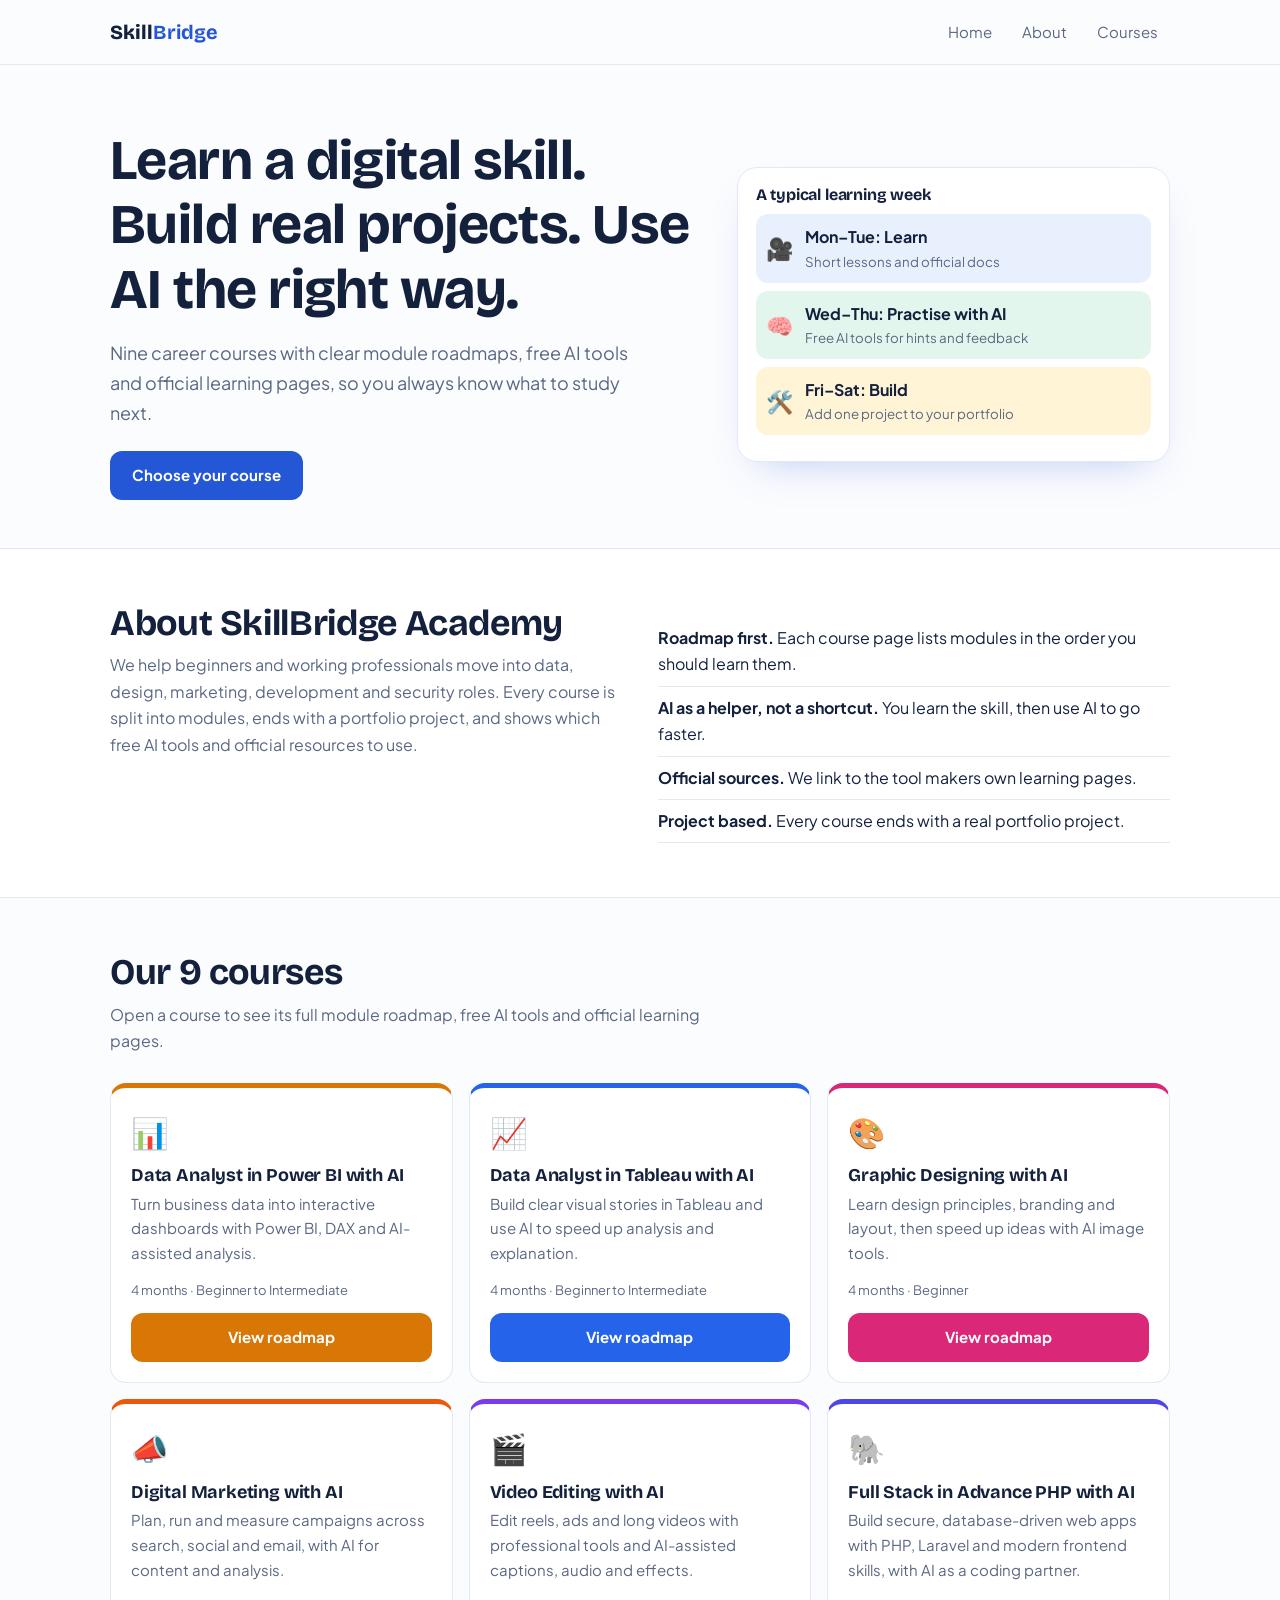
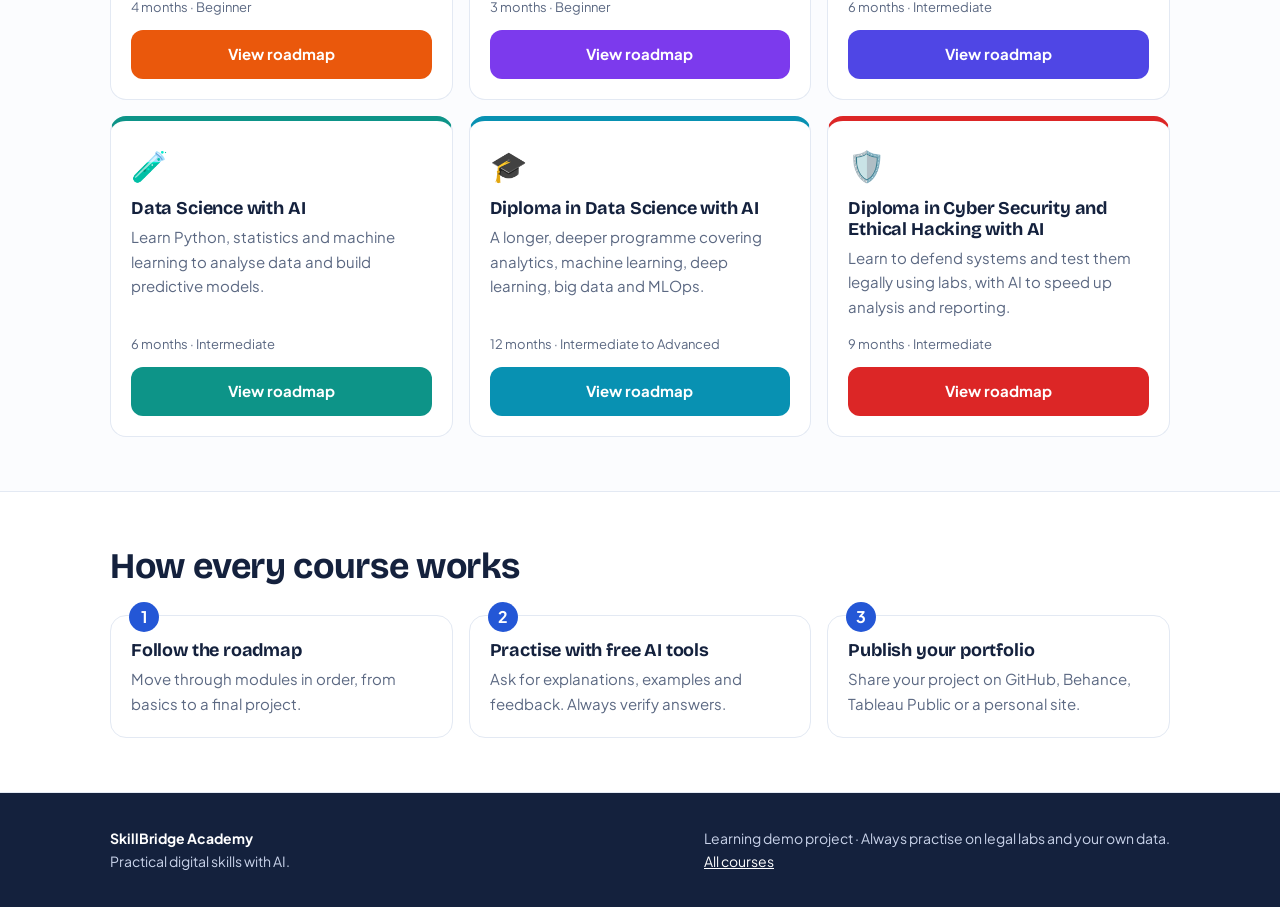
==== skillbridge-academy/index.html @ 99a58682 "Add files via upload" ====
<!DOCTYPE html><html lang="en"><head><meta charset="utf-8"><meta name="viewport" content="width=device-width, initial-scale=1"><title>SkillBridge Academy – Job-ready digital skills with AI</title><meta name="description" content="Nine practical courses in data, design, marketing, video, development and cyber security, taught with AI tools."><link rel="preconnect" href="https://fonts.googleapis.com"><link href="https://fonts.googleapis.com/css2?family=Bricolage+Grotesque:wght@600;800&family=Plus+Jakarta+Sans:wght@400;500;700&display=swap" rel="stylesheet"><link rel="stylesheet" href="assets/style.css"></head><body>
    <header class="nav">
        <div class="w"><a class="brand" >Skill<b>Bridge</b></a>
         <button class="tg" aria-label="Menu">Menu</button><nav class="menu">
            <a href="index.html">Home</a>
            <a href="index.html#about">About</a>
            <a href="index.html#courses">Courses</a>
            <!-- <a class="cta" href="index.html#contact">Book a free demo</a> -->
        </nav></div></header>
<main>
<section class="hero"><div class="w"><div>
    <h1>Learn a digital skill. Build real projects. Use AI the right way.</h1>
    <p>Nine career courses with clear module roadmaps, free AI tools and official learning pages, so you always know what to study next.</p>
    <div class="row">
        <a class="btn" href="#courses">Choose your course</a>
        <!-- <a class="btn o" href="#about">How we teach</a> -->
    </div></div>
    <aside class="board" aria-label="Sample weekly plan"><h3>A typical learning week</h3>
    <div class="bi"><span class="e">🎥</span><div><b>Mon–Tue: Learn</b><small>Short lessons and official docs</small></div></div>
    <div class="bi"><span class="e">🧠</span><div><b>Wed–Thu: Practise with AI</b><small>Free AI tools for hints and feedback</small></div></div>
    <div class="bi"><span class="e">🛠️</span><div><b>Fri–Sat: Build</b><small>Add one project to your portfolio</small></div></div>
    </aside></div>
</section>

<section id="about" class="alt"><div class="w ab"><div class="hd" style="margin:0"><h2>About SkillBridge Academy</h2>
<p>We help beginners and working professionals move into data, design, marketing, development and security roles. Every course is split into modules, ends with a portfolio project, and shows which free AI tools and official resources to use.</p></div>
<ul><li><b>Roadmap first.</b> Each course page lists modules in the order you should learn them.</li>
<li><b>AI as a helper, not a shortcut.</b> You learn the skill, then use AI to go faster.</li>
<li><b>Official sources.</b> We link to the tool makers own learning pages.</li>
<li><b>Project based.</b> Every course ends with a real portfolio project.</li></ul></div></section>

<section id="courses"><div class="w"><div class="hd"><h2>Our 9 courses</h2><p>Open a course to see its full module roadmap, free AI tools and official learning pages.</p></div>
<div class="g3">
    <article class="cs" style="--a:#d97706">
        <div class="ic">📊</div><h3>Data Analyst in Power BI with AI</h3><p>Turn business data into interactive dashboards with Power BI, DAX and AI-assisted analysis.</p>
        <div class="m">4 months · Beginner to Intermediate</div><a class="btn" href="pages/power-bi.html">View roadmap</a>
    </article>
    <article class="cs" style="--a:#2563eb">
        <div class="ic">📈</div><h3>Data Analyst in Tableau with AI</h3><p>Build clear visual stories in Tableau and use AI to speed up analysis and explanation.</p>
        <div class="m">4 months · Beginner to Intermediate</div><a class="btn" href="pages/tableau.html">View roadmap</a>
    </article>
    <article class="cs" style="--a:#db2777">
        <div class="ic">🎨</div><h3>Graphic Designing with AI</h3><p>Learn design principles, branding and layout, then speed up ideas with AI image tools.</p>
        <div class="m">4 months · Beginner</div><a class="btn" href="pages/graphic-design.html">View roadmap</a>
    </article>
    <article class="cs" style="--a:#ea580c">
        <div class="ic">📣</div><h3>Digital Marketing with AI</h3><p>Plan, run and measure campaigns across search, social and email, with AI for content and analysis.</p>
        <div class="m">4 months · Beginner</div><a class="btn" href="pages/digital-marketing.html">View roadmap</a>
    </article>
    <article class="cs" style="--a:#7c3aed">
        <div class="ic">🎬</div><h3>Video Editing with AI</h3><p>Edit reels, ads and long videos with professional tools and AI-assisted captions, audio and effects.</p>
        <div class="m">3 months · Beginner</div><a class="btn" href="pages/video-editing.html">View roadmap</a>
    </article>
    <article class="cs" style="--a:#4f46e5">
        <div class="ic">🐘</div><h3>Full Stack in Advance PHP with AI</h3><p>Build secure, database-driven web apps with PHP, Laravel and modern frontend skills, with AI as a coding partner.</p>
        <div class="m">6 months · Intermediate</div><a class="btn" href="pages/advanced-php.html">View roadmap</a>
    </article>
    <article class="cs" style="--a:#0d9488">
        <div class="ic">🧪</div><h3>Data Science with AI</h3><p>Learn Python, statistics and machine learning to analyse data and build predictive models.</p><div class="m">6 months · Intermediate</div><a class="btn" href="pages/data-science.html">View roadmap</a>
    </article>
    <article class="cs" style="--a:#0891b2">
        <div class="ic">🎓</div>
        <h3>Diploma in Data Science with AI</h3><p>A longer, deeper programme covering analytics, machine learning, deep learning, big data and MLOps.</p><div class="m">12 months · Intermediate to Advanced</div><a class="btn" href="pages/diploma-data-science.html">View roadmap</a>
    </article>
    <article class="cs" style="--a:#dc2626">
        <div class="ic">🛡️</div><h3>Diploma in Cyber Security and Ethical Hacking with AI</h3><p>Learn to defend systems and test them legally using labs, with AI to speed up analysis and reporting.</p><div class="m">9 months · Intermediate</div><a class="btn" href="pages/cyber-security.html">View roadmap</a>
    </article></div></div>
</section>

<section class="alt"><div class="w"><div class="hd"><h2>How every course works</h2></div>
    <div class="g3 steps"><div class="cd"><h3>Follow the roadmap</h3><p>Move through modules in order, from basics to a final project.</p></div>
    <div class="cd"><h3>Practise with free AI tools</h3><p>Ask for explanations, examples and feedback. Always verify answers.</p></div>
    <div class="cd"><h3>Publish your portfolio</h3><p>Share your project on GitHub, Behance, Tableau Public or a personal site.</p></div></div></div>
</section>

<!-- <section id="contact"><div class="w ct"><div class="hd" style="margin:0"><h2>Book a free demo class</h2>
    <p>Tell us which course interests you and we will share the syllabus and next batch details. This form is a demo and does not send data anywhere.</p></div>
    <form onsubmit="event.preventDefault();this.innerHTML='<p><b>Thank you!</b> Your demo request is recorded (demo only).</p>'">
    <input required placeholder="Full name" aria-label="Full name"><input required type="email" placeholder="Email" aria-label="Email">
    <select aria-label="Course"><option>Data Analyst in Power BI with AI</option><option>Data Analyst in Tableau with AI</option><option>Graphic Designing with AI</option><option>Digital Marketing with AI</option><option>Video Editing with AI</option><option>Full Stack in Advance PHP with AI</option><option>Data Science with AI</option><option>Diploma in Data Science with AI</option><option>Diploma in Cyber Security and Ethical Hacking with AI</option></select>
    <textarea rows="3" placeholder="Your goal (optional)" aria-label="Goal"></textarea><button class="btn" type="submit">Request demo</button></form></div>
</section> -->

</main>
    <footer class="ft"><div class="w"><div><b style="color:#fff">SkillBridge Academy</b><br>Practical digital skills with AI.</div><div>Learning demo project · Always practise on legal labs and your own data.<br><a href="index.html#courses">All courses</a></div></div>
    </footer>
    <script src="assets/app.js"></script>
</body></html>
---- skillbridge-academy/assets/style.css ----
/* ========================================
   1. ROOT VARIABLES
======================================== */
:root {
    --bg: #fbfcfe;
    --ink: #14213d;
    --mu: #5b6882;
    --bd: #e3e9f3;
    --pri: #2457d6;
    --sky: #e8f0fe;
    --mint: #e3f6ee;
    --sun: #fff4d6;
    --a: #2457d6;
    --r: 16px;
}


/* ========================================
   2. GLOBAL RESET & BASE STYLES
======================================== */
* {
    box-sizing: border-box;
}

html {
    scroll-behavior: smooth;
}

body {
    margin: 0;
    background: var(--bg);
    color: var(--ink);
    font: 16px/1.65 "Plus Jakarta Sans", system-ui,
          -apple-system, "Segoe UI", sans-serif;
}

h1,
h2,
h3 {
    margin: 0;
    font-family: "Bricolage Grotesque",
                 "Plus Jakarta Sans", system-ui, sans-serif;
    line-height: 1.15;
    letter-spacing: -0.01em;
}

a {
    color: inherit;
}

:focus-visible {
    outline: 3px solid var(--pri);
    outline-offset: 2px;
}


/* ========================================
   3. CONTAINER
======================================== */
.w {
    max-width: 1100px;
    margin: 0 auto;
    padding: 0 20px;
}


/* ========================================
   4. NAVIGATION BAR
======================================== */
.nav {
    position: sticky;
    top: 0;
    z-index: 20;
    background: rgba(251, 252, 254, 0.92);
    backdrop-filter: blur(8px);
    border-bottom: 1px solid var(--bd);
}

.nav .w {
    display: flex;
    align-items: center;
    justify-content: space-between;
    height: 64px;
}

.brand {
    font: 800 20px "Bricolage Grotesque", sans-serif;
    text-decoration: none;
}

.brand b {
    color: var(--pri);
}

.menu {
    display: flex;
    align-items: center;
    gap: 6px;
}

.menu a {
    padding: 8px 12px;
    border-radius: 10px;
    color: var(--mu);
    font-size: 15px;
    text-decoration: none;
}

.menu a:hover {
    background: var(--sky);
    color: var(--ink);
}

.menu .cta {
    background: var(--pri);
    color: #fff;
}

.tg {
    display: none;
    padding: 6px 12px;
    background: none;
    border: 1px solid var(--bd);
    border-radius: 10px;
    font-size: 15px;
    cursor: pointer;
}


/* ========================================
   5. GENERAL BUTTONS
======================================== */
.btn {
    display: inline-block;
    padding: 12px 22px;
    background: var(--pri);
    color: #fff;
    border: 0;
    border-radius: 12px;
    font-size: 15px;
    font-weight: 700;
    text-decoration: none;
    cursor: pointer;
}

.btn.o {
    background: #fff;
    color: var(--ink);
    border: 1px solid var(--bd);
}


/* ========================================
   6. HERO SECTION
======================================== */
.hero {
    padding: 64px 0 48px;
}

.hero .w {
    display: grid;
    grid-template-columns: 1.15fr 0.85fr;
    align-items: center;
    gap: 40px;
}

.hero h1 {
    font-size: clamp(34px, 5.4vw, 56px);
}

.hero p {
    max-width: 520px;
    margin: 16px 0 24px;
    color: var(--mu);
    font-size: 18px;
}

.row {
    display: flex;
    flex-wrap: wrap;
    gap: 10px;
}


/* ========================================
   7. DASHBOARD PREVIEW
======================================== */
.board {
    padding: 18px;
    background: #fff;
    border: 1px solid var(--bd);
    border-radius: 20px;
    box-shadow: 0 18px 40px -22px rgba(36, 87, 214, 0.35);
}

.board h3 {
    margin-bottom: 10px;
    font-size: 16px;
}

.bi {
    display: flex;
    align-items: center;
    gap: 12px;
    padding: 10px;
    margin-bottom: 8px;
    background: var(--sky);
    border-radius: 12px;
}

.bi:nth-child(3) {
    background: var(--mint);
}

.bi:nth-child(4) {
    background: var(--sun);
}

.bi span.e {
    font-size: 22px;
}

.bi small {
    display: block;
    color: var(--mu);
}


/* ========================================
   8. GENERAL SECTIONS
======================================== */
section {
    padding: 54px 0;
}

.alt {
    background: #fff;
    border-top: 1px solid var(--bd);
    border-bottom: 1px solid var(--bd);
}

.hd {
    max-width: 640px;
    margin-bottom: 28px;
}

.hd h2 {
    font-size: clamp(26px, 4vw, 36px);
}

.hd p {
    margin: 8px 0 0;
    color: var(--mu);
}


/* ========================================
   9. GRID LAYOUTS
======================================== */
.g3 {
    display: grid;
    grid-template-columns: repeat(3, 1fr);
    gap: 16px;
}

.g2 {
    display: grid;
    grid-template-columns: repeat(2, 1fr);
    gap: 16px;
}


/* ========================================
   10. CONTENT CARDS
======================================== */
.cd {
    padding: 20px;
    background: #fff;
    border: 1px solid var(--bd);
    border-radius: var(--r);
}

.cd h3 {
    margin-bottom: 6px;
    font-size: 18px;
}

.cd p {
    margin: 0;
    color: var(--mu);
    font-size: 15px;
}


/* ========================================
   11. ABOUT SECTION
======================================== */
.ab {
    display: grid;
    grid-template-columns: 1fr 1fr;
    align-items: start;
    gap: 36px;
}

.ab ul {
    padding: 0;
    margin: 14px 0 0;
    list-style: none;
}

.ab li {
    padding: 8px 0;
    border-bottom: 1px solid var(--bd);
}


/* ========================================
   12. COURSE CARDS
======================================== */
.cs {
    display: flex;
    flex-direction: column;
    padding: 20px;
    background: #fff;
    border: 1px solid var(--bd);
    border-top: 5px solid var(--a);
    border-radius: var(--r);
}

.cs .ic {
    font-size: 30px;
}

.cs h3 {
    margin: 8px 0 6px;
    font-size: 18px;
}

.cs p {
    flex: 1;
    margin: 0 0 14px;
    color: var(--mu);
    font-size: 15px;
}

.cs .m {
    margin-bottom: 12px;
    color: var(--mu);
    font-size: 13px;
}

.cs .btn {
    background: var(--a);
    text-align: center;
}


/* ========================================
   13. STEPS SECTION
======================================== */
.steps {
    counter-reset: s;
}

.steps .cd {
    position: relative;
    padding-top: 24px;
}

.steps .cd::before {
    position: absolute;
    top: -14px;
    left: 18px;
    display: flex;
    align-items: center;
    justify-content: center;
    width: 30px;
    height: 30px;
    background: var(--pri);
    color: #fff;
    border-radius: 50%;
    font-weight: 700;
    counter-increment: s;
    content: counter(s);
}


/* ========================================
   14. CONTACT SECTION
======================================== */
.ct {
    display: grid;
    grid-template-columns: 1fr 1fr;
    gap: 30px;
}

.ct input,
.ct textarea,
.ct select {
    width: 100%;
    padding: 11px 12px;
    margin-bottom: 10px;
    background: #fff;
    color: var(--ink);
    border: 1px solid var(--bd);
    border-radius: 10px;
    font: inherit;
}


/* ========================================
   15. FOOTER
======================================== */
.ft {
    padding: 34px 0;
    background: var(--ink);
    color: #c9d3ea;
    font-size: 14px;
}

.ft a {
    color: #fff;
}

.ft .w {
    display: flex;
    flex-wrap: wrap;
    justify-content: space-between;
    gap: 20px;
}


/* ========================================
   16. BREADCRUMB
======================================== */
.crumb {
    padding: 18px 0 0;
    color: var(--mu);
    font-size: 14px;
}

.crumb a {
    text-decoration: none;
}


/* ========================================
   17. PAGE HEADER
======================================== */
.ph {
    padding: 20px 0 36px;
    background: linear-gradient(
        180deg,
        color-mix(in srgb, var(--a) 12%, #fff),
        var(--bg)
    );
}

.ph .ic {
    font-size: 44px;
}

.ph h1 {
    max-width: 760px;
    margin: 6px 0 10px;
    font-size: clamp(28px, 4.6vw, 46px);
}

.ph p {
    max-width: 640px;
    margin: 0 0 16px;
    color: var(--mu);
    font-size: 17px;
}

.chip {
    display: inline-block;
    padding: 4px 14px;
    margin: 0 6px 6px 0;
    background: #fff;
    border: 1px solid var(--bd);
    border-radius: 99px;
    font-size: 14px;
}


/* ========================================
   18. COURSE ROADMAP LAYOUT
======================================== */
.lay {
    display: grid;
    grid-template-columns: 1.6fr 1fr;
    align-items: start;
    gap: 28px;
}

/* Each module uses three fixed layout areas:
   number | course information | Explore button */
.mod {
    display: grid;
    grid-template-columns: 38px minmax(0, 1fr) 82px;
    align-items: center;
    column-gap: 12px;

    width: 100%;
    padding: 14px;
    margin-bottom: 12px;

    background: #fff;
    border: 1px solid var(--bd);
    border-radius: var(--r);
}

/* Module number */
.mod .n {
    display: flex;
    align-items: center;
    justify-content: center;

    width: 38px;
    height: 38px;

    background: color-mix(in srgb, var(--a) 14%, #fff);
    color: var(--a);
    border-radius: 12px;

    font-weight: 800;
}

/* Module title */
.mod h3 {
    font-size: 17px;
}

/* Module description */
.mod p {
    margin: 4px 0 0;
    color: var(--mu);
    font-size: 14.5px;
    line-height: 1.5;
}

/* Explore button — identical size and alignment */
.mod .mod-btn {
    display: inline-flex;
    align-items: center;
    justify-content: center;

    width: 82px;
    min-width: 82px;
    height: 30px;
    padding: 0;
    margin: 0;

    background: var(--a);
    color: #fff;
    border: 1px solid transparent;
    border-radius: 999px;

    font-size: 10px;
    font-weight: 700;
    line-height: 1;
    text-align: center;
    text-decoration: none;
    white-space: nowrap;

    cursor: pointer;
    transition: filter 0.2s ease, transform 0.2s ease;
}

.mod .mod-btn:hover {
    filter: brightness(0.92);
    transform: translateY(-1px);
}


/* ========================================
   19. COURSE SIDEBAR
======================================== */
.side {
    position: sticky;
    top: 84px;
    padding: 18px;
    background: #fff;
    border: 1px solid var(--bd);
    border-radius: var(--r);
}

.side h3 {
    margin: 0 0 8px;
    font-size: 16px;
}

.side ul {
    padding-left: 18px;
    margin: 0 0 16px;
    color: var(--mu);
}


/* ========================================
   20. TIMELINE LINKS
======================================== */
.tl {
    display: block;
    padding: 16px;
    background: #fff;
    border: 1px solid var(--bd);
    border-radius: var(--r);
    text-decoration: none;
}

.tl:hover {
    border-color: var(--a);
}

.tl b {
    color: var(--a);
}

.tl span {
    display: block;
    margin-top: 2px;
    color: var(--mu);
    font-size: 14px;
}


/* ========================================
   21. FLEXIBLE PANEL
======================================== */
.pn {
    display: flex;
    flex-wrap: wrap;
    justify-content: space-between;
    gap: 12px;
}


/* ========================================
   22. NOTE BOX
======================================== */
.note {
    padding: 12px 14px;
    margin-top: 16px;
    background: var(--sun);
    border-radius: 12px;
    font-size: 14px;
}


/* ========================================
   23. TABLET RESPONSIVE
======================================== */
@media (max-width: 860px) {
    .hero .w,
    .ab,
    .ct,
    .lay {
        grid-template-columns: 1fr;
    }

    .g3 {
        grid-template-columns: repeat(2, 1fr);
    }

    .side {
        position: static;
    }
}


/* ========================================
   24. MOBILE NAVIGATION
======================================== */
@media (max-width: 620px) {
    .g3,
    .g2 {
        grid-template-columns: 1fr;
    }

    .tg {
        display: block;
    }

    .menu {
        position: absolute;
        top: 64px;
        left: 0;
        right: 0;

        display: none;
        flex-direction: column;
        align-items: stretch;

        padding: 10px 20px;
        background: #fff;
        border-bottom: 1px solid var(--bd);
    }

    .menu.on {
        display: flex;
    }
}


/* ========================================
   25. MOBILE COURSE ROADMAP
======================================== */
@media (max-width: 480px) {
    .mod {
        grid-template-columns: 32px minmax(0, 1fr) 70px;
        column-gap: 8px;
        padding: 10px;
    }

    .mod .n {
        width: 32px;
        height: 32px;
    }

    .mod h3 {
        font-size: 13px;
    }

    .mod p {
        font-size: 11px;
    }

    .mod .mod-btn {
        width: 70px;
        min-width: 70px;
        height: 28px;
        font-size: 10px;
    }
}
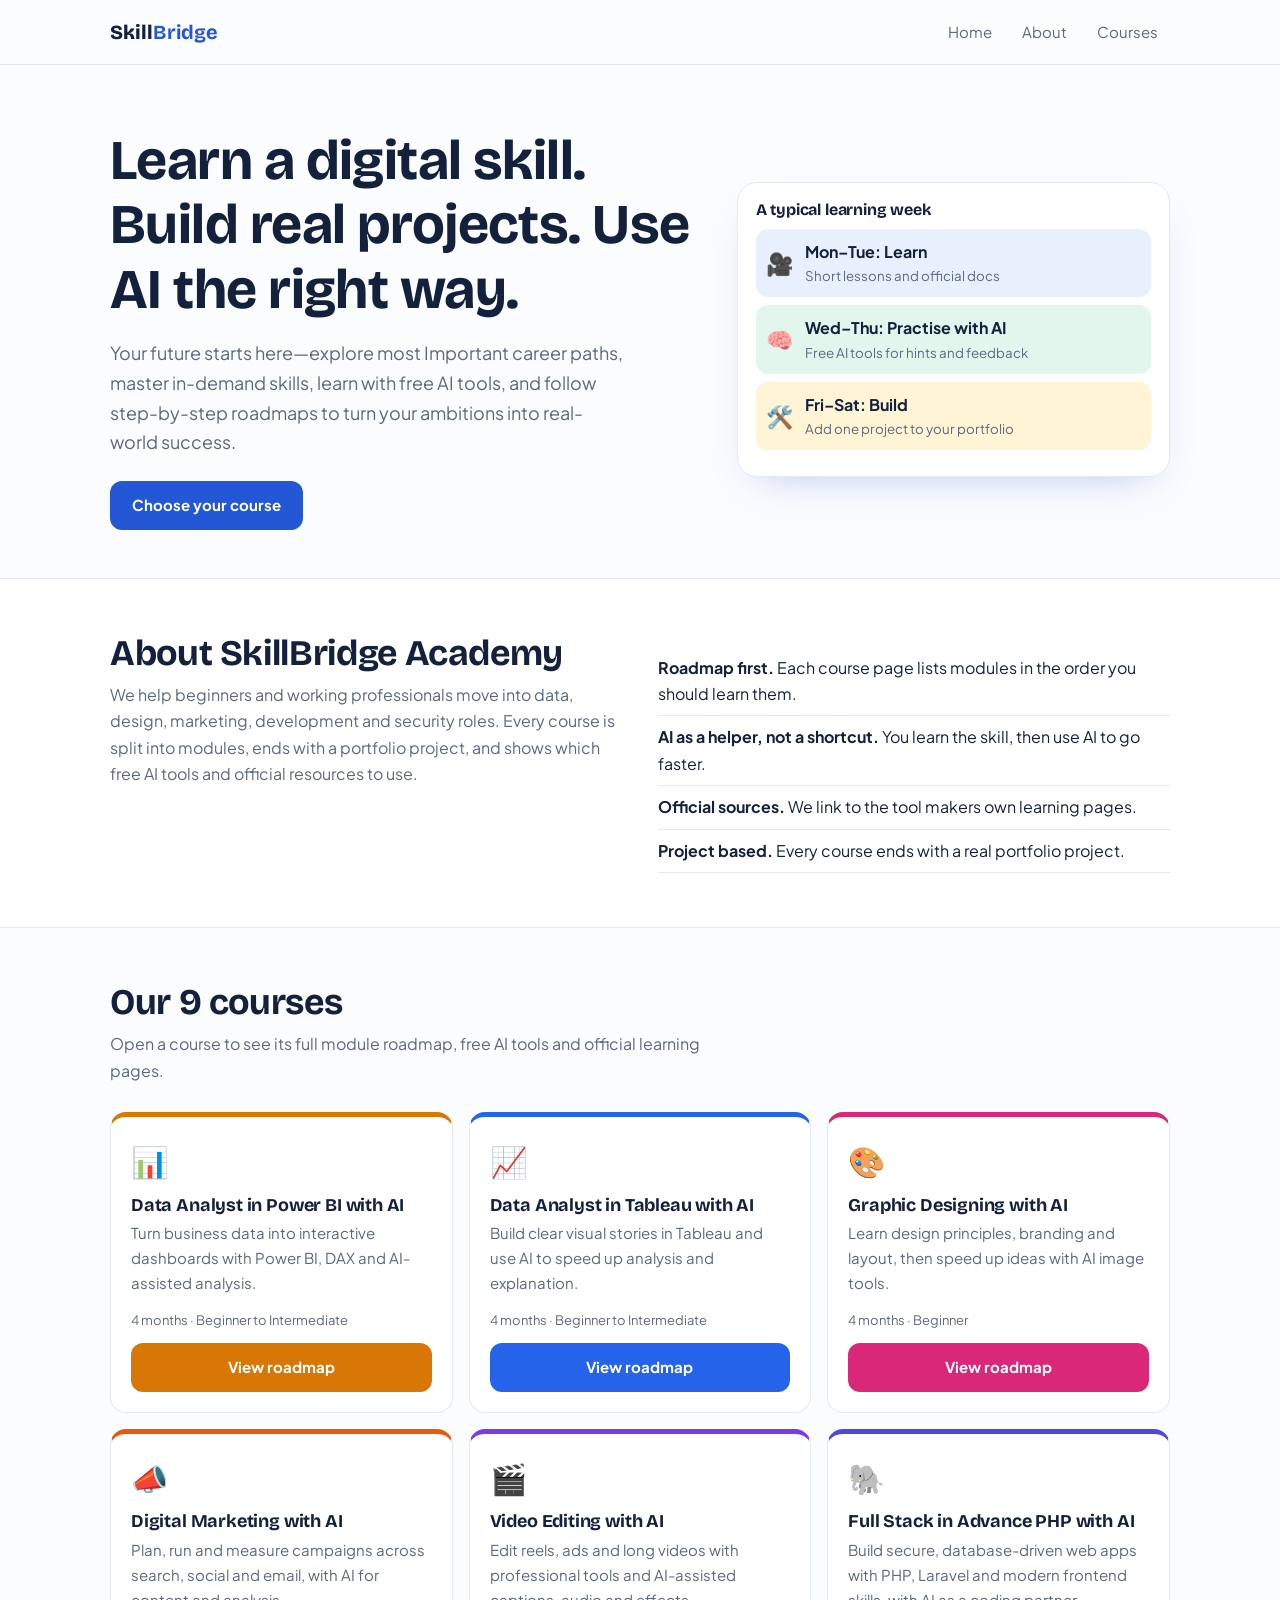
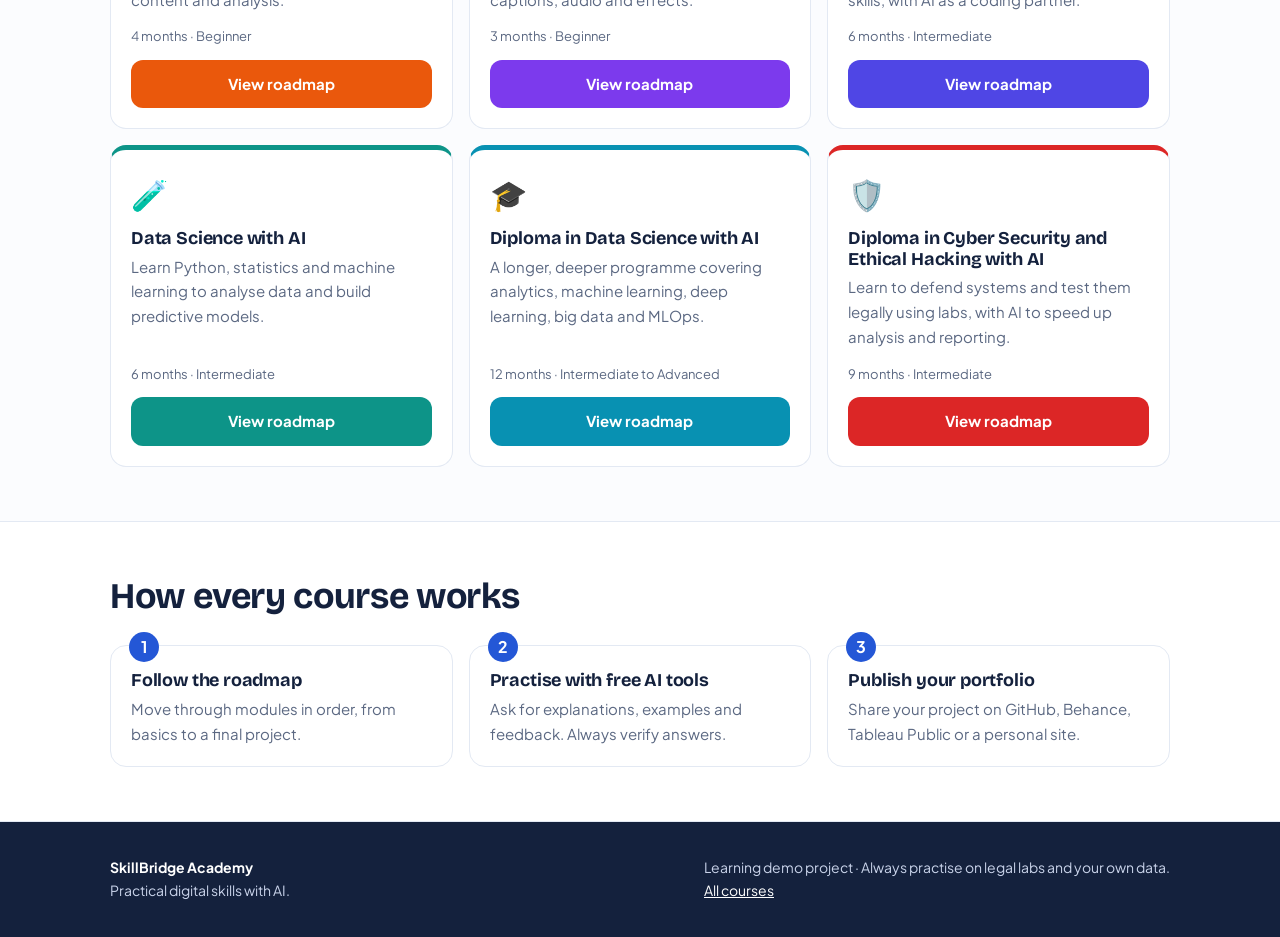
==== commit dedf3799: "Revise hero section paragraph for clarity Updated the introductory paragraph to better highlight car" ====
--- a/skillbridge-academy/index.html
+++ b/skillbridge-academy/index.html
@@ -10,7 +10,7 @@
 <main>
 <section class="hero"><div class="w"><div>
     <h1>Learn a digital skill. Build real projects. Use AI the right way.</h1>
-    <p>Nine career courses with clear module roadmaps, free AI tools and official learning pages, so you always know what to study next.</p>
+    <p>Your future starts here—explore most Important career paths, master in-demand skills, learn with free AI tools, and follow step-by-step roadmaps to turn your ambitions into real-world success.</p>
     <div class="row">
         <a class="btn" href="#courses">Choose your course</a>
         <!-- <a class="btn o" href="#about">How we teach</a> -->
@@ -85,4 +85,4 @@
     <footer class="ft"><div class="w"><div><b style="color:#fff">SkillBridge Academy</b><br>Practical digital skills with AI.</div><div>Learning demo project · Always practise on legal labs and your own data.<br><a href="index.html#courses">All courses</a></div></div>
     </footer>
     <script src="assets/app.js"></script>
-</body></html>+</body></html>
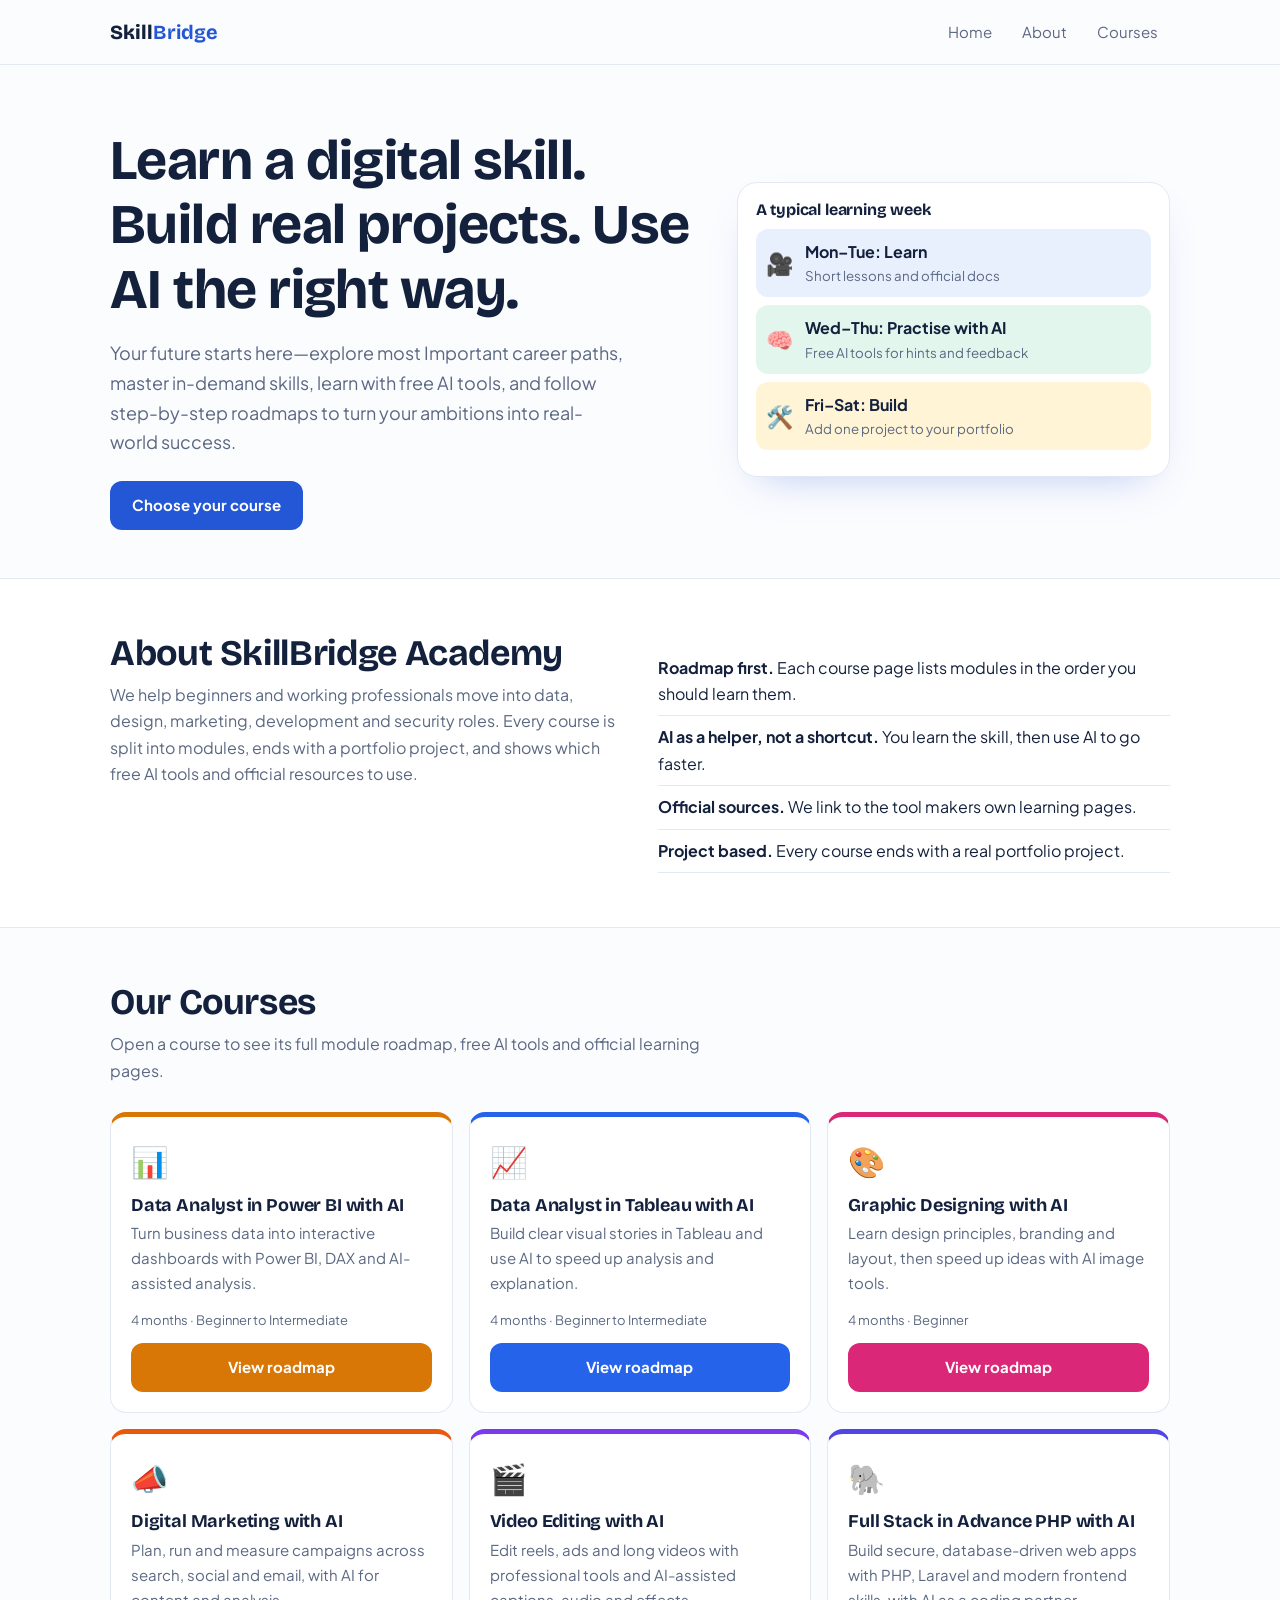
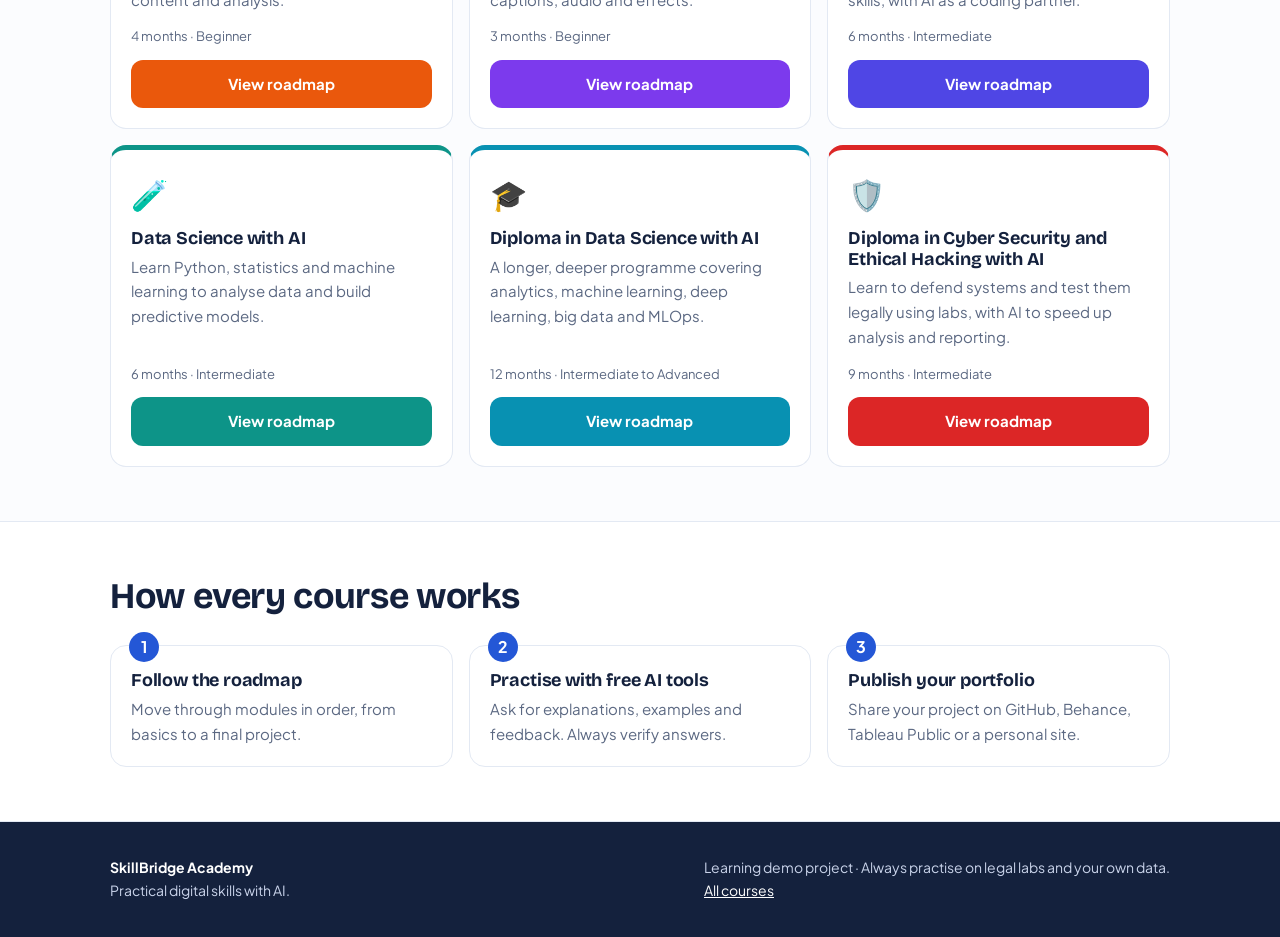
==== commit 46c16d28: "Update course section heading in index.html" ====
--- a/skillbridge-academy/index.html
+++ b/skillbridge-academy/index.html
@@ -29,7 +29,7 @@
 <li><b>Official sources.</b> We link to the tool makers own learning pages.</li>
 <li><b>Project based.</b> Every course ends with a real portfolio project.</li></ul></div></section>
 
-<section id="courses"><div class="w"><div class="hd"><h2>Our 9 courses</h2><p>Open a course to see its full module roadmap, free AI tools and official learning pages.</p></div>
+<section id="courses"><div class="w"><div class="hd"><h2>Our Courses</h2><p>Open a course to see its full module roadmap, free AI tools and official learning pages.</p></div>
 <div class="g3">
     <article class="cs" style="--a:#d97706">
         <div class="ic">📊</div><h3>Data Analyst in Power BI with AI</h3><p>Turn business data into interactive dashboards with Power BI, DAX and AI-assisted analysis.</p>
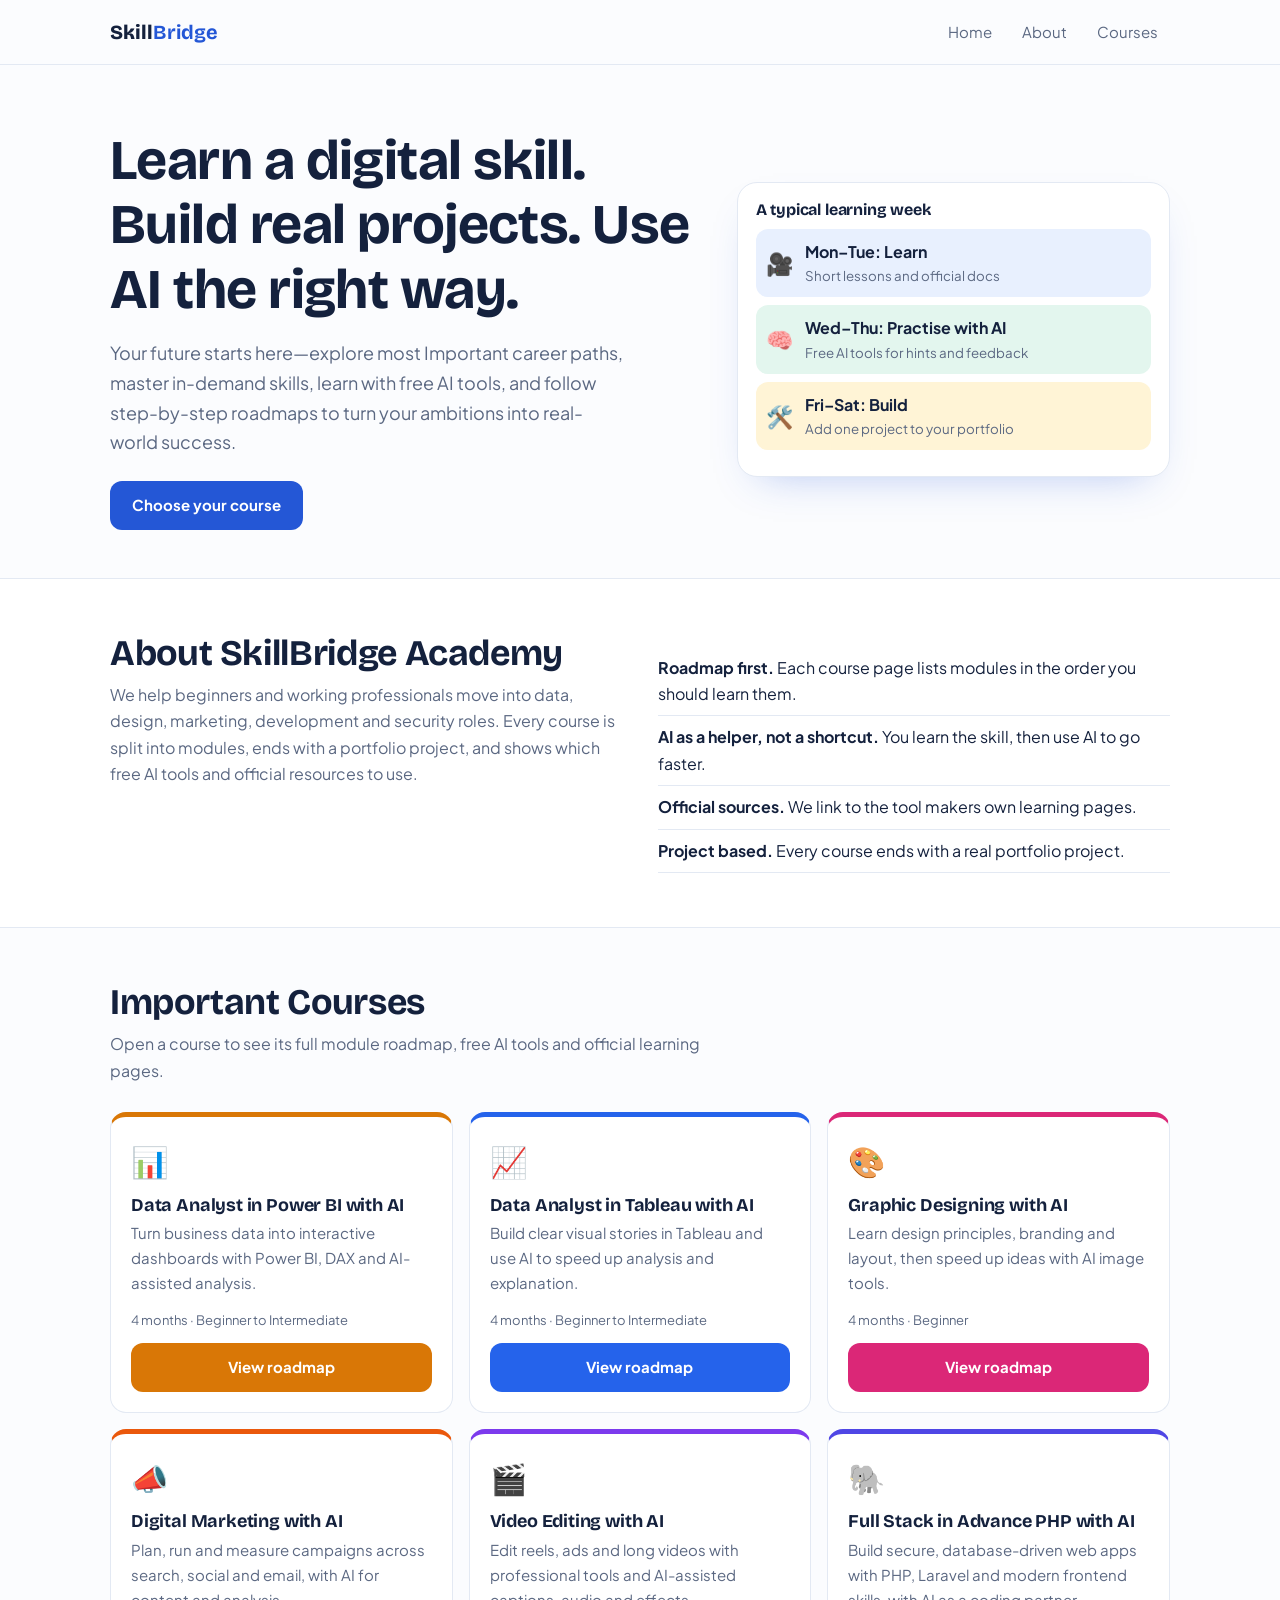
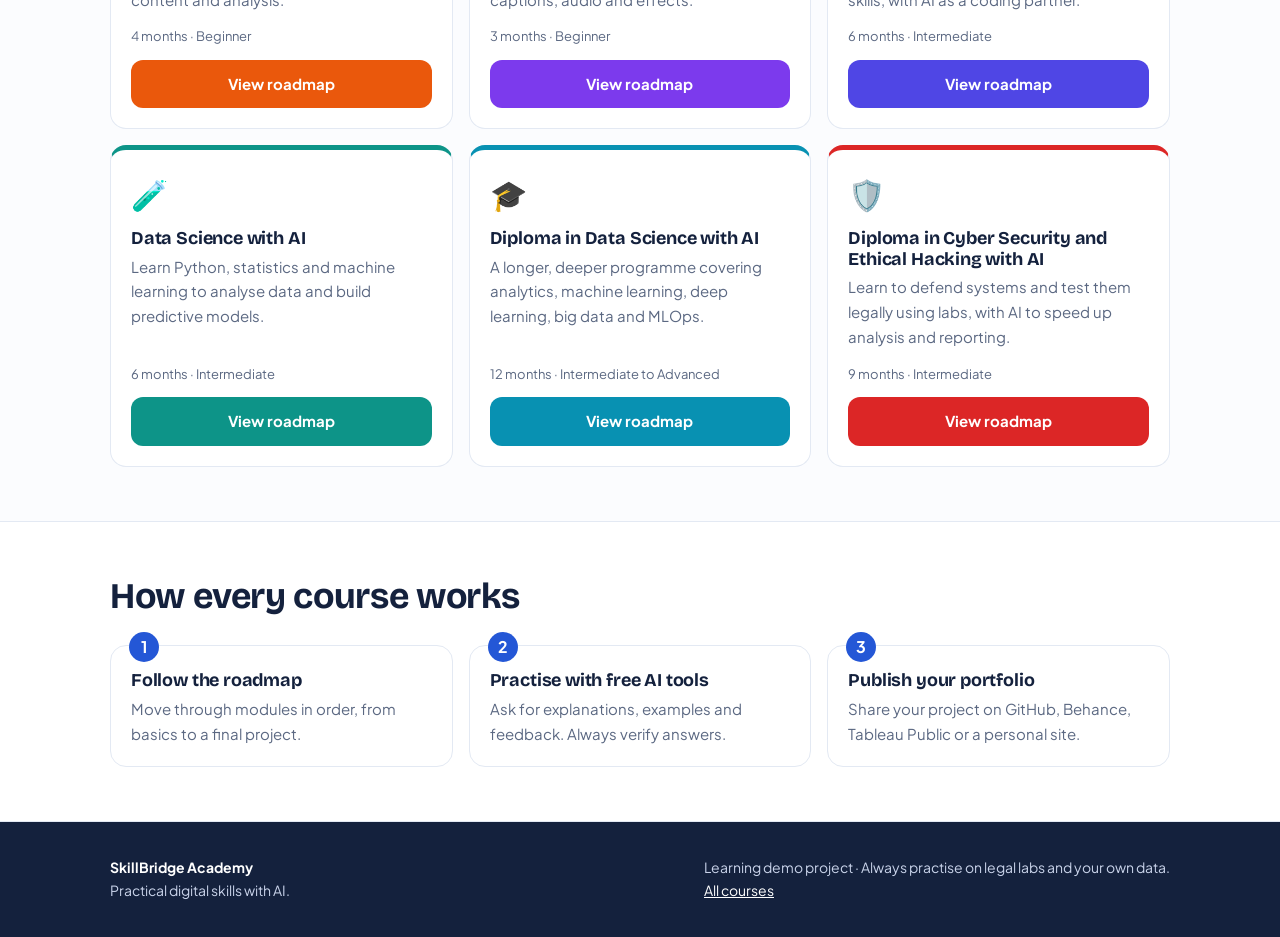
==== commit 9192c277: "Rename section from 'Our Courses' to 'Important Courses'" ====
--- a/skillbridge-academy/index.html
+++ b/skillbridge-academy/index.html
@@ -29,7 +29,7 @@
 <li><b>Official sources.</b> We link to the tool makers own learning pages.</li>
 <li><b>Project based.</b> Every course ends with a real portfolio project.</li></ul></div></section>
 
-<section id="courses"><div class="w"><div class="hd"><h2>Our Courses</h2><p>Open a course to see its full module roadmap, free AI tools and official learning pages.</p></div>
+<section id="courses"><div class="w"><div class="hd"><h2>Important Courses</h2><p>Open a course to see its full module roadmap, free AI tools and official learning pages.</p></div>
 <div class="g3">
     <article class="cs" style="--a:#d97706">
         <div class="ic">📊</div><h3>Data Analyst in Power BI with AI</h3><p>Turn business data into interactive dashboards with Power BI, DAX and AI-assisted analysis.</p>
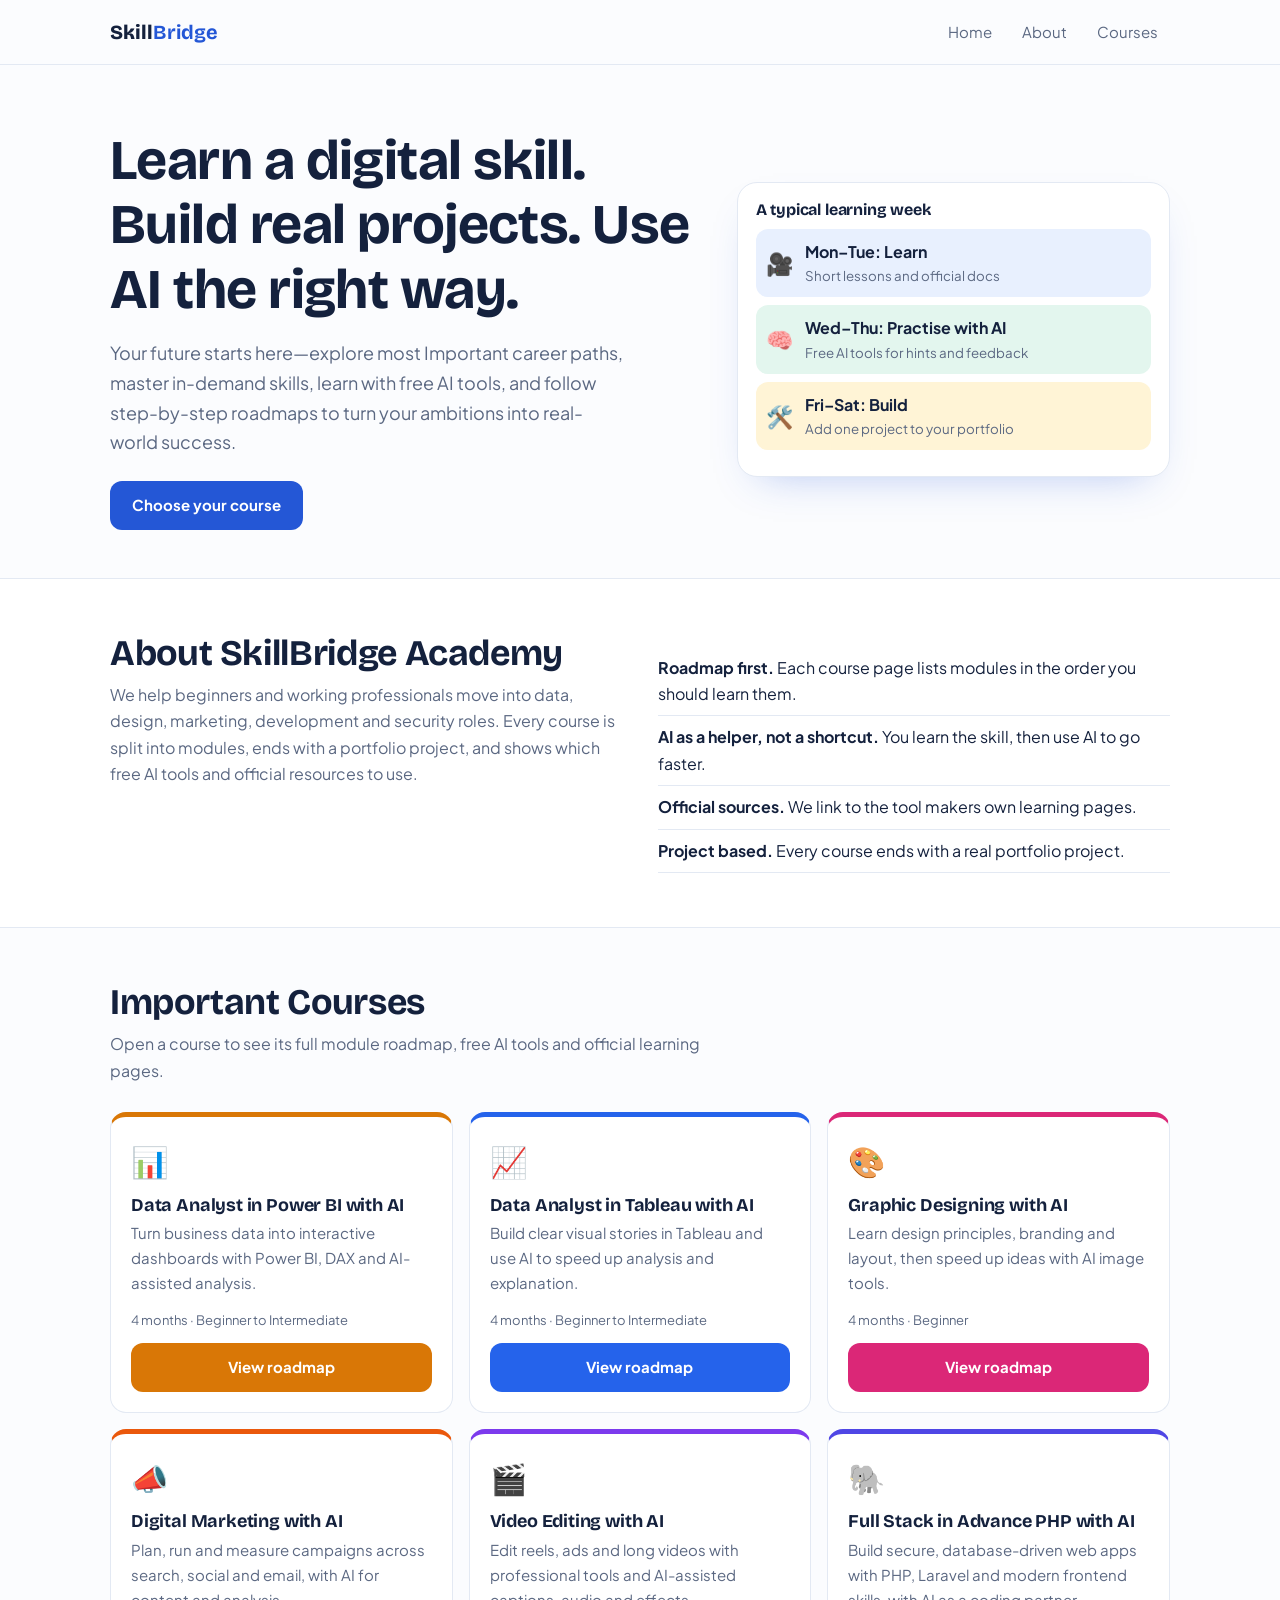
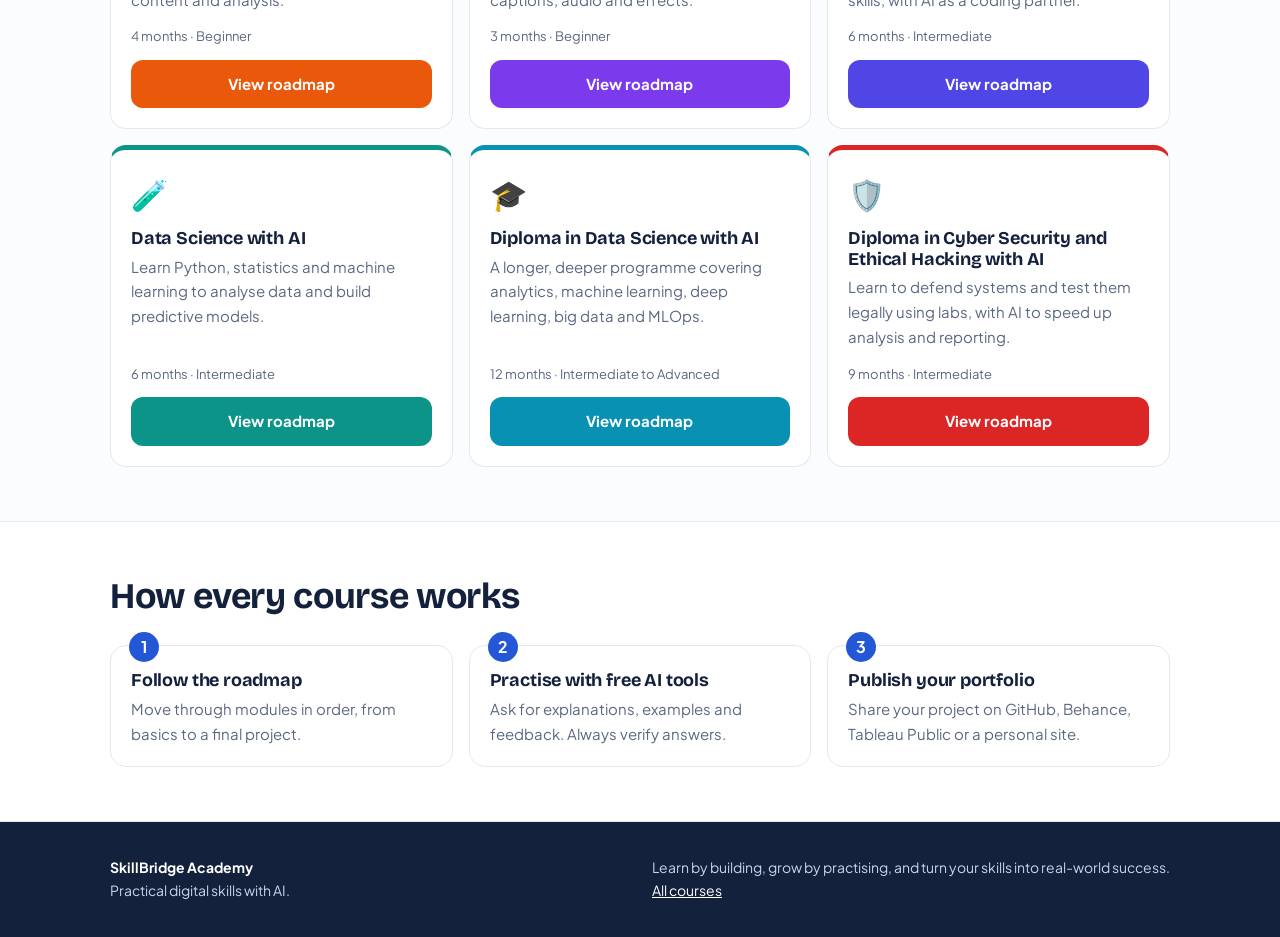
==== commit 44595b4d: "Revise footer content for improved messaging Updated footer text to enhance clarity and engagement." ====
--- a/skillbridge-academy/index.html
+++ b/skillbridge-academy/index.html
@@ -82,7 +82,7 @@
 </section> -->
 
 </main>
-    <footer class="ft"><div class="w"><div><b style="color:#fff">SkillBridge Academy</b><br>Practical digital skills with AI.</div><div>Learning demo project · Always practise on legal labs and your own data.<br><a href="index.html#courses">All courses</a></div></div>
+    <footer class="ft"><div class="w"><div><b style="color:#fff">SkillBridge Academy</b><br>Practical digital skills with AI.</div><div>Learn by building, grow by practising, and turn your skills into real-world success.<br><a href="index.html#courses">All courses</a></div></div>
     </footer>
     <script src="assets/app.js"></script>
 </body></html>
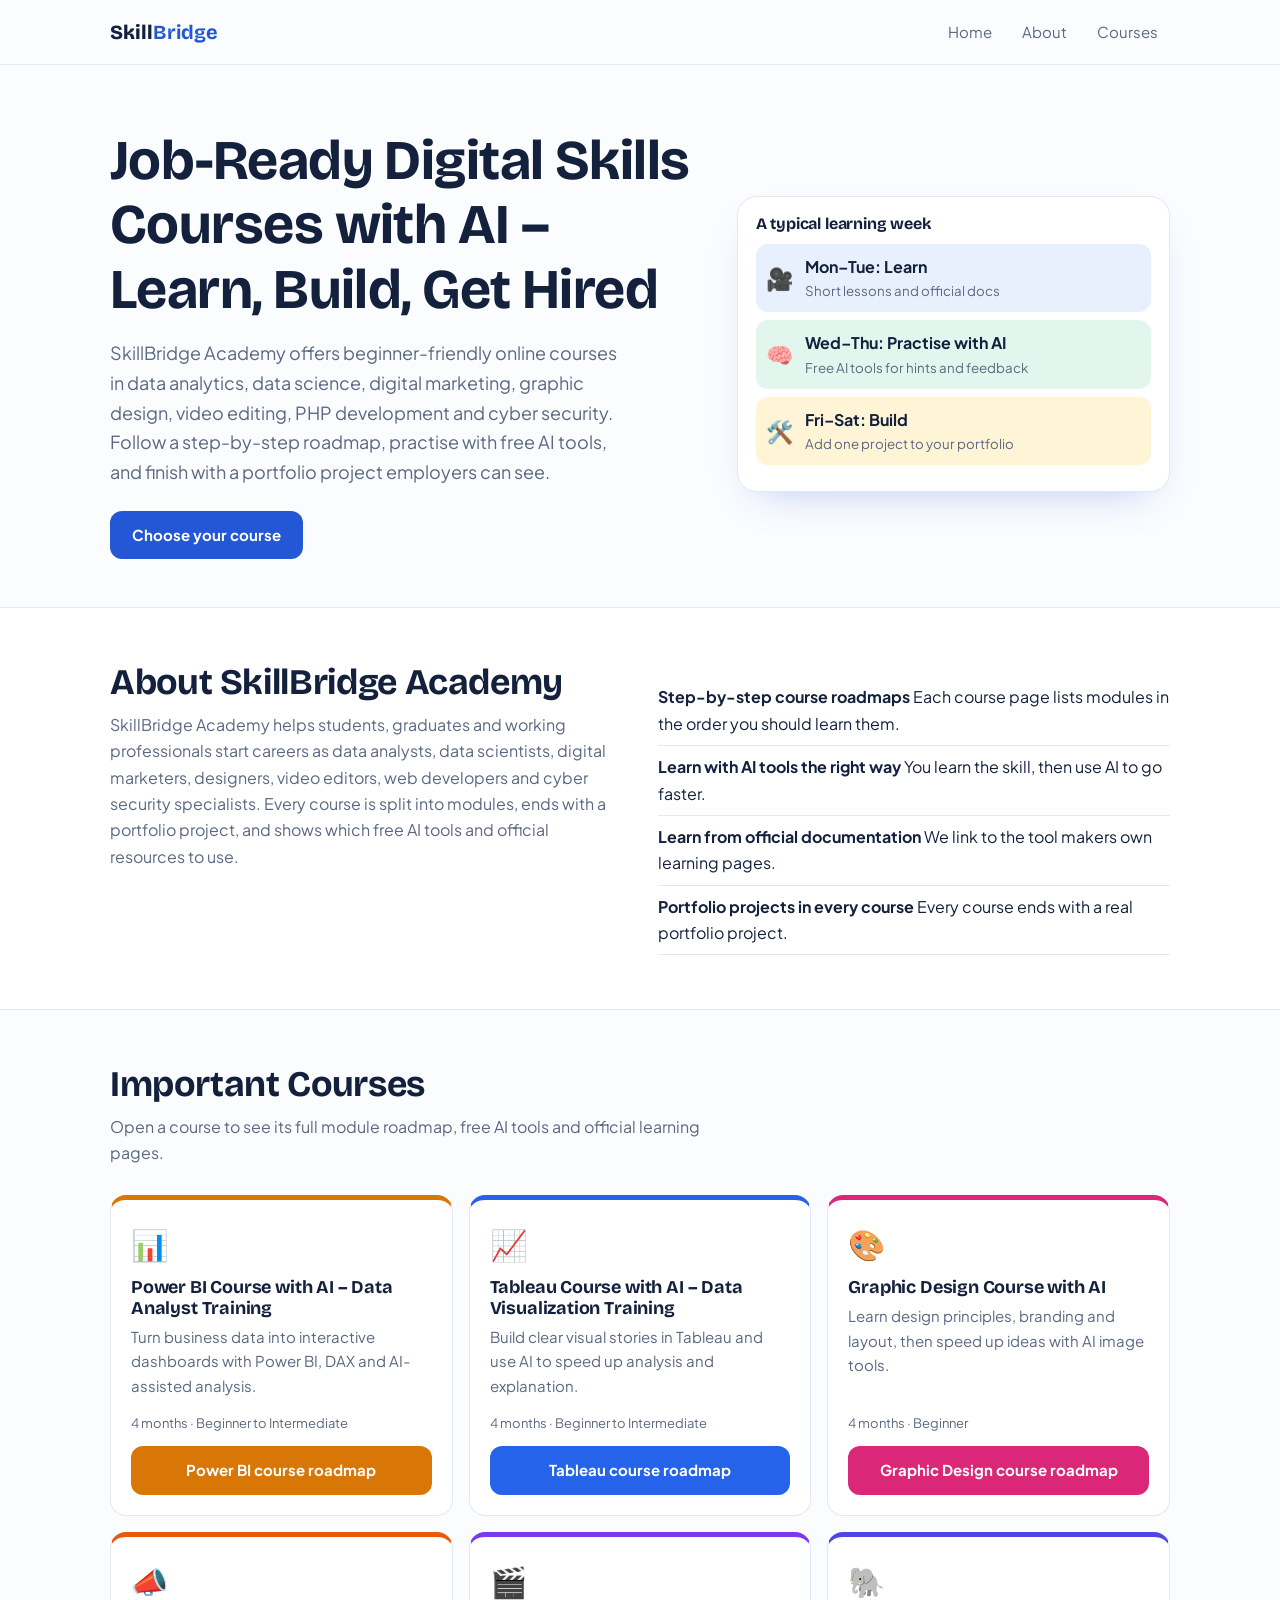
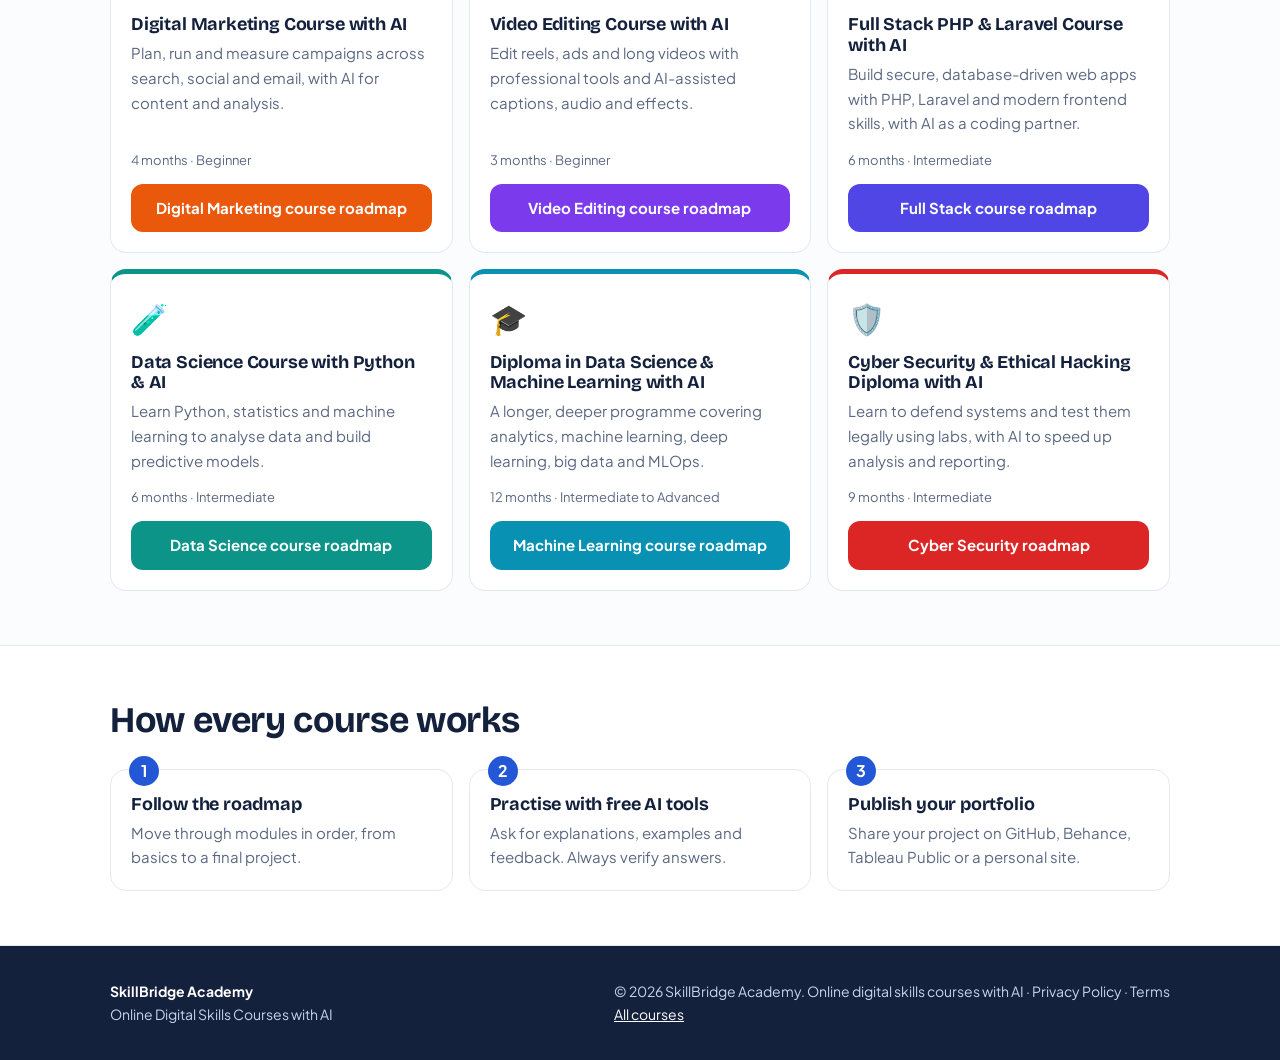
==== commit 2e76e575: "Revise index.html for updated course information Updated the content and structure of the index.html" ====
--- a/skillbridge-academy/index.html
+++ b/skillbridge-academy/index.html
@@ -1,4 +1,4 @@
-<!DOCTYPE html><html lang="en"><head><meta charset="utf-8"><meta name="viewport" content="width=device-width, initial-scale=1"><title>SkillBridge Academy – Job-ready digital skills with AI</title><meta name="description" content="Nine practical courses in data, design, marketing, video, development and cyber security, taught with AI tools."><link rel="preconnect" href="https://fonts.googleapis.com"><link href="https://fonts.googleapis.com/css2?family=Bricolage+Grotesque:wght@600;800&family=Plus+Jakarta+Sans:wght@400;500;700&display=swap" rel="stylesheet"><link rel="stylesheet" href="assets/style.css"></head><body>
+<!DOCTYPE html><html lang="en"><head><meta charset="utf-8"><meta name="viewport" content="width=device-width, initial-scale=1"><title>Online Digital Skills Courses with AI | SkillBridge Academy</title><meta name="description" content="Learn Power BI, Data Science, Digital Marketing, Graphic Design & Cyber Security with AI tools. Project-based courses for beginners. Explore roadmaps."><link rel="preconnect" href="https://fonts.googleapis.com"><link href="https://fonts.googleapis.com/css2?family=Bricolage+Grotesque:wght@600;800&family=Plus+Jakarta+Sans:wght@400;500;700&display=swap" rel="stylesheet"><link rel="stylesheet" href="assets/style.css"></head><body>
     <header class="nav">
         <div class="w"><a class="brand" >Skill<b>Bridge</b></a>
          <button class="tg" aria-label="Menu">Menu</button><nav class="menu">
@@ -9,8 +9,8 @@
         </nav></div></header>
 <main>
 <section class="hero"><div class="w"><div>
-    <h1>Learn a digital skill. Build real projects. Use AI the right way.</h1>
-    <p>Your future starts here—explore most Important career paths, master in-demand skills, learn with free AI tools, and follow step-by-step roadmaps to turn your ambitions into real-world success.</p>
+    <h1>Job-Ready Digital Skills Courses with AI – Learn, Build, Get Hired</h1>
+    <p>SkillBridge Academy offers beginner-friendly online courses in data analytics, data science, digital marketing, graphic design, video editing, PHP development and cyber security. Follow a step-by-step roadmap, practise with free AI tools, and finish with a portfolio project employers can see.</p>
     <div class="row">
         <a class="btn" href="#courses">Choose your course</a>
         <!-- <a class="btn o" href="#about">How we teach</a> -->
@@ -23,47 +23,49 @@
 </section>
 
 <section id="about" class="alt"><div class="w ab"><div class="hd" style="margin:0"><h2>About SkillBridge Academy</h2>
-<p>We help beginners and working professionals move into data, design, marketing, development and security roles. Every course is split into modules, ends with a portfolio project, and shows which free AI tools and official resources to use.</p></div>
-<ul><li><b>Roadmap first.</b> Each course page lists modules in the order you should learn them.</li>
-<li><b>AI as a helper, not a shortcut.</b> You learn the skill, then use AI to go faster.</li>
-<li><b>Official sources.</b> We link to the tool makers own learning pages.</li>
-<li><b>Project based.</b> Every course ends with a real portfolio project.</li></ul></div></section>
+<p>SkillBridge Academy helps students, graduates and working professionals start careers as data analysts, data scientists, digital marketers, designers, video editors, web developers and cyber security specialists. Every course is split into modules, ends with a portfolio project, and shows which free AI tools and official resources to use.</p></div>
+<ul><li><b>Step-by-step course roadmaps</b> Each course page lists modules in the order you should learn them.</li>
+<li><b>Learn with AI tools the right way</b> You learn the skill, then use AI to go faster.</li>
+<li><b>Learn from official documentation</b> We link to the tool makers own learning pages.</li>
+<li><b>Portfolio projects in every course</b> Every course ends with a real portfolio project.</li></ul></div></section>
 
 <section id="courses"><div class="w"><div class="hd"><h2>Important Courses</h2><p>Open a course to see its full module roadmap, free AI tools and official learning pages.</p></div>
 <div class="g3">
     <article class="cs" style="--a:#d97706">
-        <div class="ic">📊</div><h3>Data Analyst in Power BI with AI</h3><p>Turn business data into interactive dashboards with Power BI, DAX and AI-assisted analysis.</p>
-        <div class="m">4 months · Beginner to Intermediate</div><a class="btn" href="pages/power-bi.html">View roadmap</a>
+        <div class="ic">📊</div><h3>Power BI Course with AI – Data Analyst Training</h3><p>Turn business data into interactive dashboards with Power BI, DAX and AI-assisted analysis.</p>
+        <div class="m">4 months · Beginner to Intermediate</div><a class="btn" href="pages/power-bi.html">Power BI course roadmap</a>
     </article>
     <article class="cs" style="--a:#2563eb">
-        <div class="ic">📈</div><h3>Data Analyst in Tableau with AI</h3><p>Build clear visual stories in Tableau and use AI to speed up analysis and explanation.</p>
-        <div class="m">4 months · Beginner to Intermediate</div><a class="btn" href="pages/tableau.html">View roadmap</a>
+        <div class="ic">📈</div><h3>Tableau Course with AI – Data Visualization Training</h3><p>Build clear visual stories in Tableau and use AI to speed up analysis and explanation.</p>
+        <div class="m">4 months · Beginner to Intermediate</div><a class="btn" href="pages/tableau.html">Tableau course roadmap</a>
     </article>
     <article class="cs" style="--a:#db2777">
-        <div class="ic">🎨</div><h3>Graphic Designing with AI</h3><p>Learn design principles, branding and layout, then speed up ideas with AI image tools.</p>
-        <div class="m">4 months · Beginner</div><a class="btn" href="pages/graphic-design.html">View roadmap</a>
+        <div class="ic">🎨</div><h3>Graphic Design Course with AI</h3><p>Learn design principles, branding and layout, then speed up ideas with AI image tools.</p>
+        <div class="m">4 months · Beginner</div><a class="btn" href="pages/graphic-design.html">Graphic Design course roadmap</a>
     </article>
     <article class="cs" style="--a:#ea580c">
-        <div class="ic">📣</div><h3>Digital Marketing with AI</h3><p>Plan, run and measure campaigns across search, social and email, with AI for content and analysis.</p>
-        <div class="m">4 months · Beginner</div><a class="btn" href="pages/digital-marketing.html">View roadmap</a>
+        <div class="ic">📣</div><h3>Digital Marketing Course with AI</h3><p>Plan, run and measure campaigns across search, social and email, with AI for content and analysis.</p>
+        <div class="m">4 months · Beginner</div><a class="btn" href="pages/digital-marketing.html">Digital Marketing course roadmap</a>
     </article>
     <article class="cs" style="--a:#7c3aed">
-        <div class="ic">🎬</div><h3>Video Editing with AI</h3><p>Edit reels, ads and long videos with professional tools and AI-assisted captions, audio and effects.</p>
-        <div class="m">3 months · Beginner</div><a class="btn" href="pages/video-editing.html">View roadmap</a>
+        <div class="ic">🎬</div><h3>Video Editing Course with AI</h3><p>Edit reels, ads and long videos with professional tools and AI-assisted captions, audio and effects.</p>
+        <div class="m">3 months · Beginner</div><a class="btn" href="pages/video-editing.html">Video Editing course roadmap</a>
     </article>
     <article class="cs" style="--a:#4f46e5">
-        <div class="ic">🐘</div><h3>Full Stack in Advance PHP with AI</h3><p>Build secure, database-driven web apps with PHP, Laravel and modern frontend skills, with AI as a coding partner.</p>
-        <div class="m">6 months · Intermediate</div><a class="btn" href="pages/advanced-php.html">View roadmap</a>
+        <div class="ic">🐘</div><h3>Full Stack PHP & Laravel Course with AI</h3><p>Build secure, database-driven web apps with PHP, Laravel and modern frontend skills, with AI as a coding partner.</p>
+        <div class="m">6 months · Intermediate</div><a class="btn" href="pages/advanced-php.html">Full Stack course roadmap</a>
     </article>
     <article class="cs" style="--a:#0d9488">
-        <div class="ic">🧪</div><h3>Data Science with AI</h3><p>Learn Python, statistics and machine learning to analyse data and build predictive models.</p><div class="m">6 months · Intermediate</div><a class="btn" href="pages/data-science.html">View roadmap</a>
+        <div class="ic">🧪</div><h3>Data Science Course with Python & AI</h3><p>Learn Python, statistics and machine learning to analyse data and build predictive models.</p>
+        <div class="m">6 months · Intermediate</div><a class="btn" href="pages/data-science.html">Data Science course roadmap</a>
     </article>
     <article class="cs" style="--a:#0891b2">
-        <div class="ic">🎓</div>
-        <h3>Diploma in Data Science with AI</h3><p>A longer, deeper programme covering analytics, machine learning, deep learning, big data and MLOps.</p><div class="m">12 months · Intermediate to Advanced</div><a class="btn" href="pages/diploma-data-science.html">View roadmap</a>
+        <div class="ic">🎓</div><h3>Diploma in Data Science & Machine Learning with AI</h3><p>A longer, deeper programme covering analytics, machine learning, deep learning, big data and MLOps.</p>
+        <div class="m">12 months · Intermediate to Advanced</div><a class="btn" href="pages/diploma-data-science.html">Machine Learning course roadmap</a>
     </article>
     <article class="cs" style="--a:#dc2626">
-        <div class="ic">🛡️</div><h3>Diploma in Cyber Security and Ethical Hacking with AI</h3><p>Learn to defend systems and test them legally using labs, with AI to speed up analysis and reporting.</p><div class="m">9 months · Intermediate</div><a class="btn" href="pages/cyber-security.html">View roadmap</a>
+        <div class="ic">🛡️</div><h3>Cyber Security & Ethical Hacking Diploma with AI</h3><p>Learn to defend systems and test them legally using labs, with AI to speed up analysis and reporting.</p>
+        <div class="m">9 months · Intermediate</div><a class="btn" href="pages/cyber-security.html">Cyber Security roadmap</a>
     </article></div></div>
 </section>
 
@@ -82,7 +84,7 @@
 </section> -->
 
 </main>
-    <footer class="ft"><div class="w"><div><b style="color:#fff">SkillBridge Academy</b><br>Practical digital skills with AI.</div><div>Learn by building, grow by practising, and turn your skills into real-world success.<br><a href="index.html#courses">All courses</a></div></div>
+    <footer class="ft"><div class="w"><div><b style="color:#fff">SkillBridge Academy</b><br>Online Digital Skills Courses with AI</div><div>© 2026 SkillBridge Academy. Online digital skills courses with AI · Privacy Policy · Terms<br><a href="index.html#courses">All courses</a></div></div>
     </footer>
     <script src="assets/app.js"></script>
 </body></html>
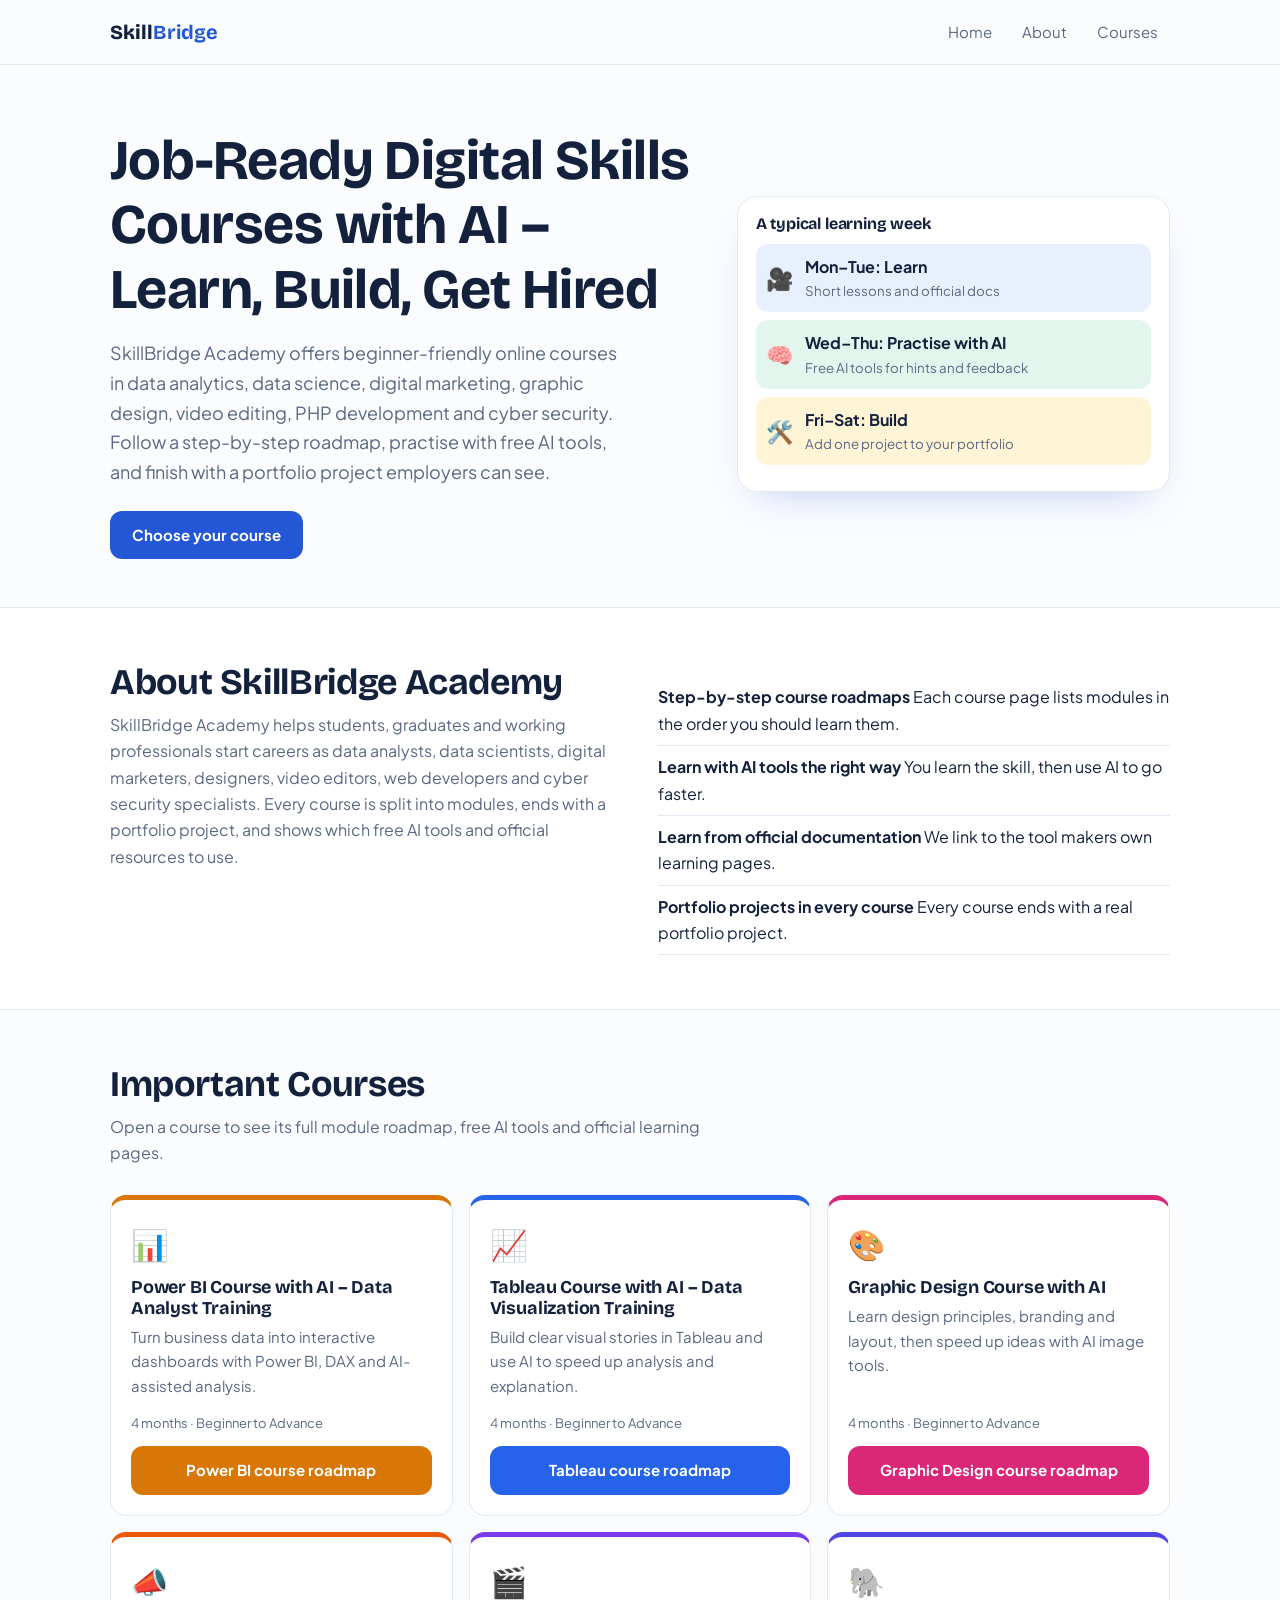
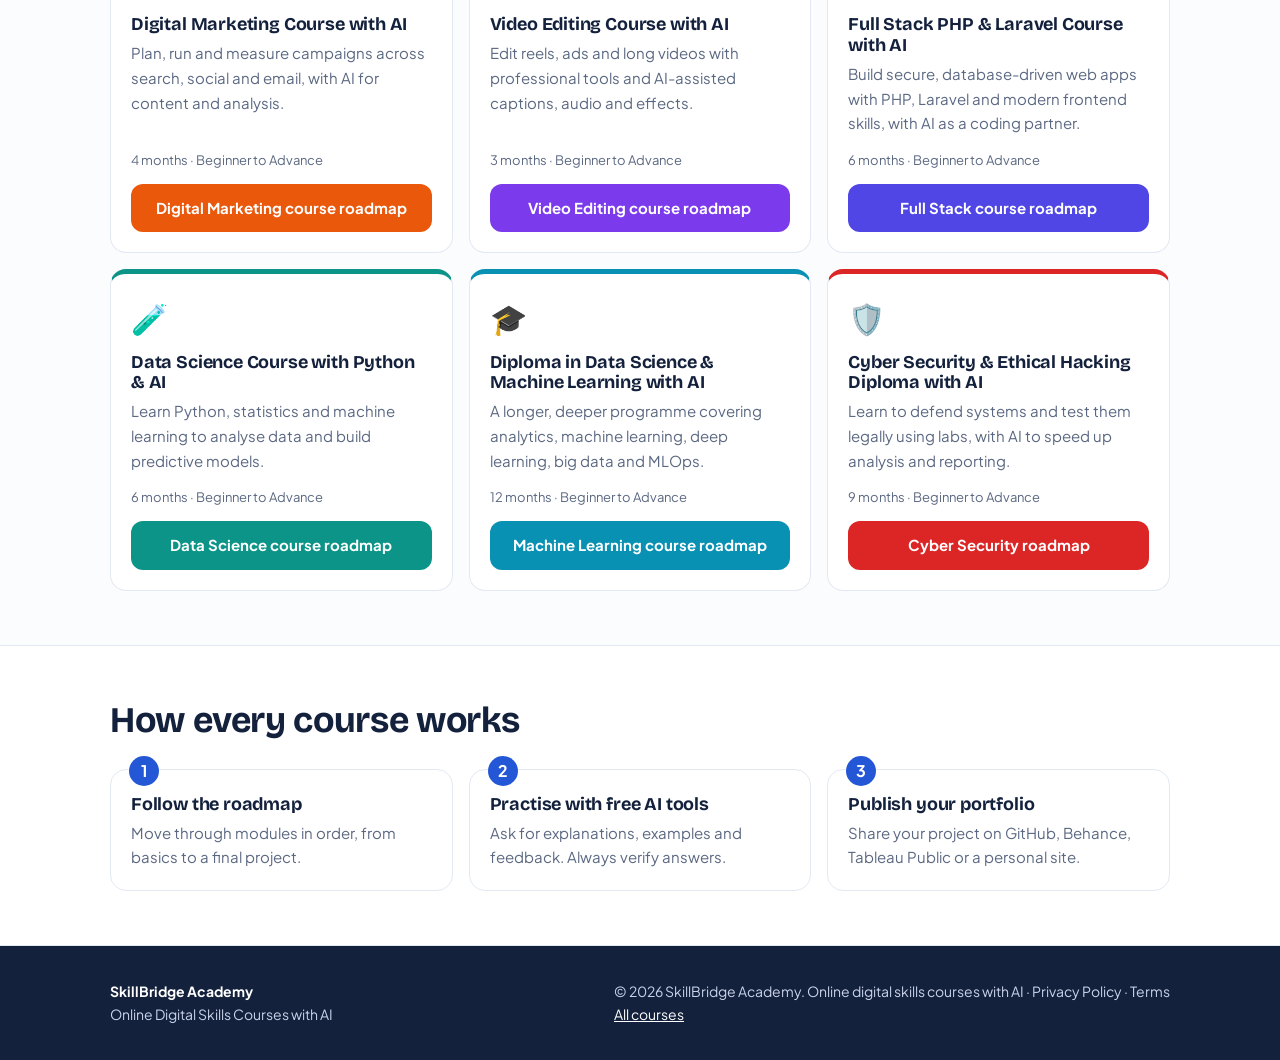
==== commit 0eb360b4: "Update course levels from 'Intermediate' to 'Advance'" ====
--- a/skillbridge-academy/index.html
+++ b/skillbridge-academy/index.html
@@ -33,39 +33,39 @@
 <div class="g3">
     <article class="cs" style="--a:#d97706">
         <div class="ic">📊</div><h3>Power BI Course with AI – Data Analyst Training</h3><p>Turn business data into interactive dashboards with Power BI, DAX and AI-assisted analysis.</p>
-        <div class="m">4 months · Beginner to Intermediate</div><a class="btn" href="pages/power-bi.html">Power BI course roadmap</a>
+        <div class="m">4 months · Beginner to Advance</div><a class="btn" href="pages/power-bi.html">Power BI course roadmap</a>
     </article>
     <article class="cs" style="--a:#2563eb">
         <div class="ic">📈</div><h3>Tableau Course with AI – Data Visualization Training</h3><p>Build clear visual stories in Tableau and use AI to speed up analysis and explanation.</p>
-        <div class="m">4 months · Beginner to Intermediate</div><a class="btn" href="pages/tableau.html">Tableau course roadmap</a>
+        <div class="m">4 months · Beginner to Advance</div><a class="btn" href="pages/tableau.html">Tableau course roadmap</a>
     </article>
     <article class="cs" style="--a:#db2777">
         <div class="ic">🎨</div><h3>Graphic Design Course with AI</h3><p>Learn design principles, branding and layout, then speed up ideas with AI image tools.</p>
-        <div class="m">4 months · Beginner</div><a class="btn" href="pages/graphic-design.html">Graphic Design course roadmap</a>
+        <div class="m">4 months · Beginner to Advance</div><a class="btn" href="pages/graphic-design.html">Graphic Design course roadmap</a>
     </article>
     <article class="cs" style="--a:#ea580c">
         <div class="ic">📣</div><h3>Digital Marketing Course with AI</h3><p>Plan, run and measure campaigns across search, social and email, with AI for content and analysis.</p>
-        <div class="m">4 months · Beginner</div><a class="btn" href="pages/digital-marketing.html">Digital Marketing course roadmap</a>
+        <div class="m">4 months · Beginner to Advance</div><a class="btn" href="pages/digital-marketing.html">Digital Marketing course roadmap</a>
     </article>
     <article class="cs" style="--a:#7c3aed">
         <div class="ic">🎬</div><h3>Video Editing Course with AI</h3><p>Edit reels, ads and long videos with professional tools and AI-assisted captions, audio and effects.</p>
-        <div class="m">3 months · Beginner</div><a class="btn" href="pages/video-editing.html">Video Editing course roadmap</a>
+        <div class="m">3 months · Beginner to Advance</div><a class="btn" href="pages/video-editing.html">Video Editing course roadmap</a>
     </article>
     <article class="cs" style="--a:#4f46e5">
         <div class="ic">🐘</div><h3>Full Stack PHP & Laravel Course with AI</h3><p>Build secure, database-driven web apps with PHP, Laravel and modern frontend skills, with AI as a coding partner.</p>
-        <div class="m">6 months · Intermediate</div><a class="btn" href="pages/advanced-php.html">Full Stack course roadmap</a>
+        <div class="m">6 months · Beginner to Advance</div><a class="btn" href="pages/advanced-php.html">Full Stack course roadmap</a>
     </article>
     <article class="cs" style="--a:#0d9488">
         <div class="ic">🧪</div><h3>Data Science Course with Python & AI</h3><p>Learn Python, statistics and machine learning to analyse data and build predictive models.</p>
-        <div class="m">6 months · Intermediate</div><a class="btn" href="pages/data-science.html">Data Science course roadmap</a>
+        <div class="m">6 months · Beginner to Advance</div><a class="btn" href="pages/data-science.html">Data Science course roadmap</a>
     </article>
     <article class="cs" style="--a:#0891b2">
         <div class="ic">🎓</div><h3>Diploma in Data Science & Machine Learning with AI</h3><p>A longer, deeper programme covering analytics, machine learning, deep learning, big data and MLOps.</p>
-        <div class="m">12 months · Intermediate to Advanced</div><a class="btn" href="pages/diploma-data-science.html">Machine Learning course roadmap</a>
+        <div class="m">12 months · Beginner to Advance</div><a class="btn" href="pages/diploma-data-science.html">Machine Learning course roadmap</a>
     </article>
     <article class="cs" style="--a:#dc2626">
         <div class="ic">🛡️</div><h3>Cyber Security & Ethical Hacking Diploma with AI</h3><p>Learn to defend systems and test them legally using labs, with AI to speed up analysis and reporting.</p>
-        <div class="m">9 months · Intermediate</div><a class="btn" href="pages/cyber-security.html">Cyber Security roadmap</a>
+        <div class="m">9 months · Beginner to Advance</div><a class="btn" href="pages/cyber-security.html">Cyber Security roadmap</a>
     </article></div></div>
 </section>
 
